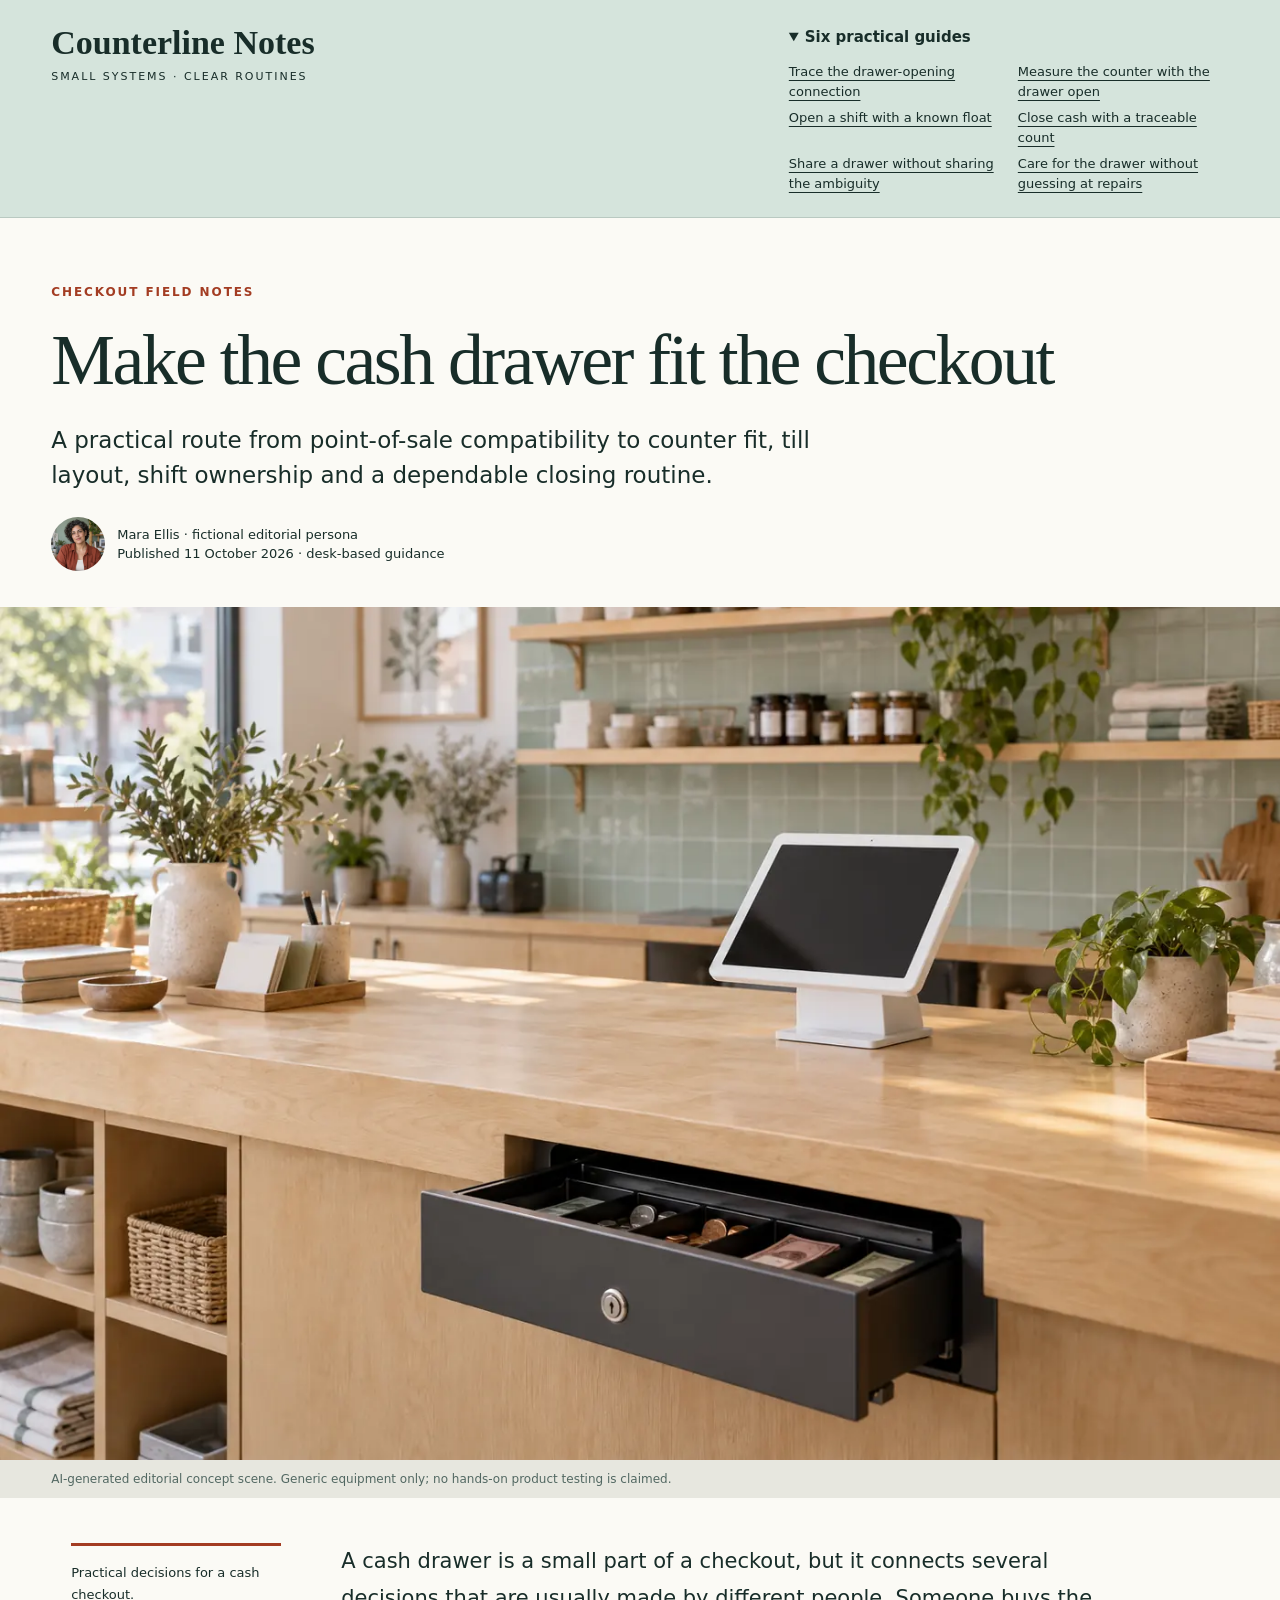
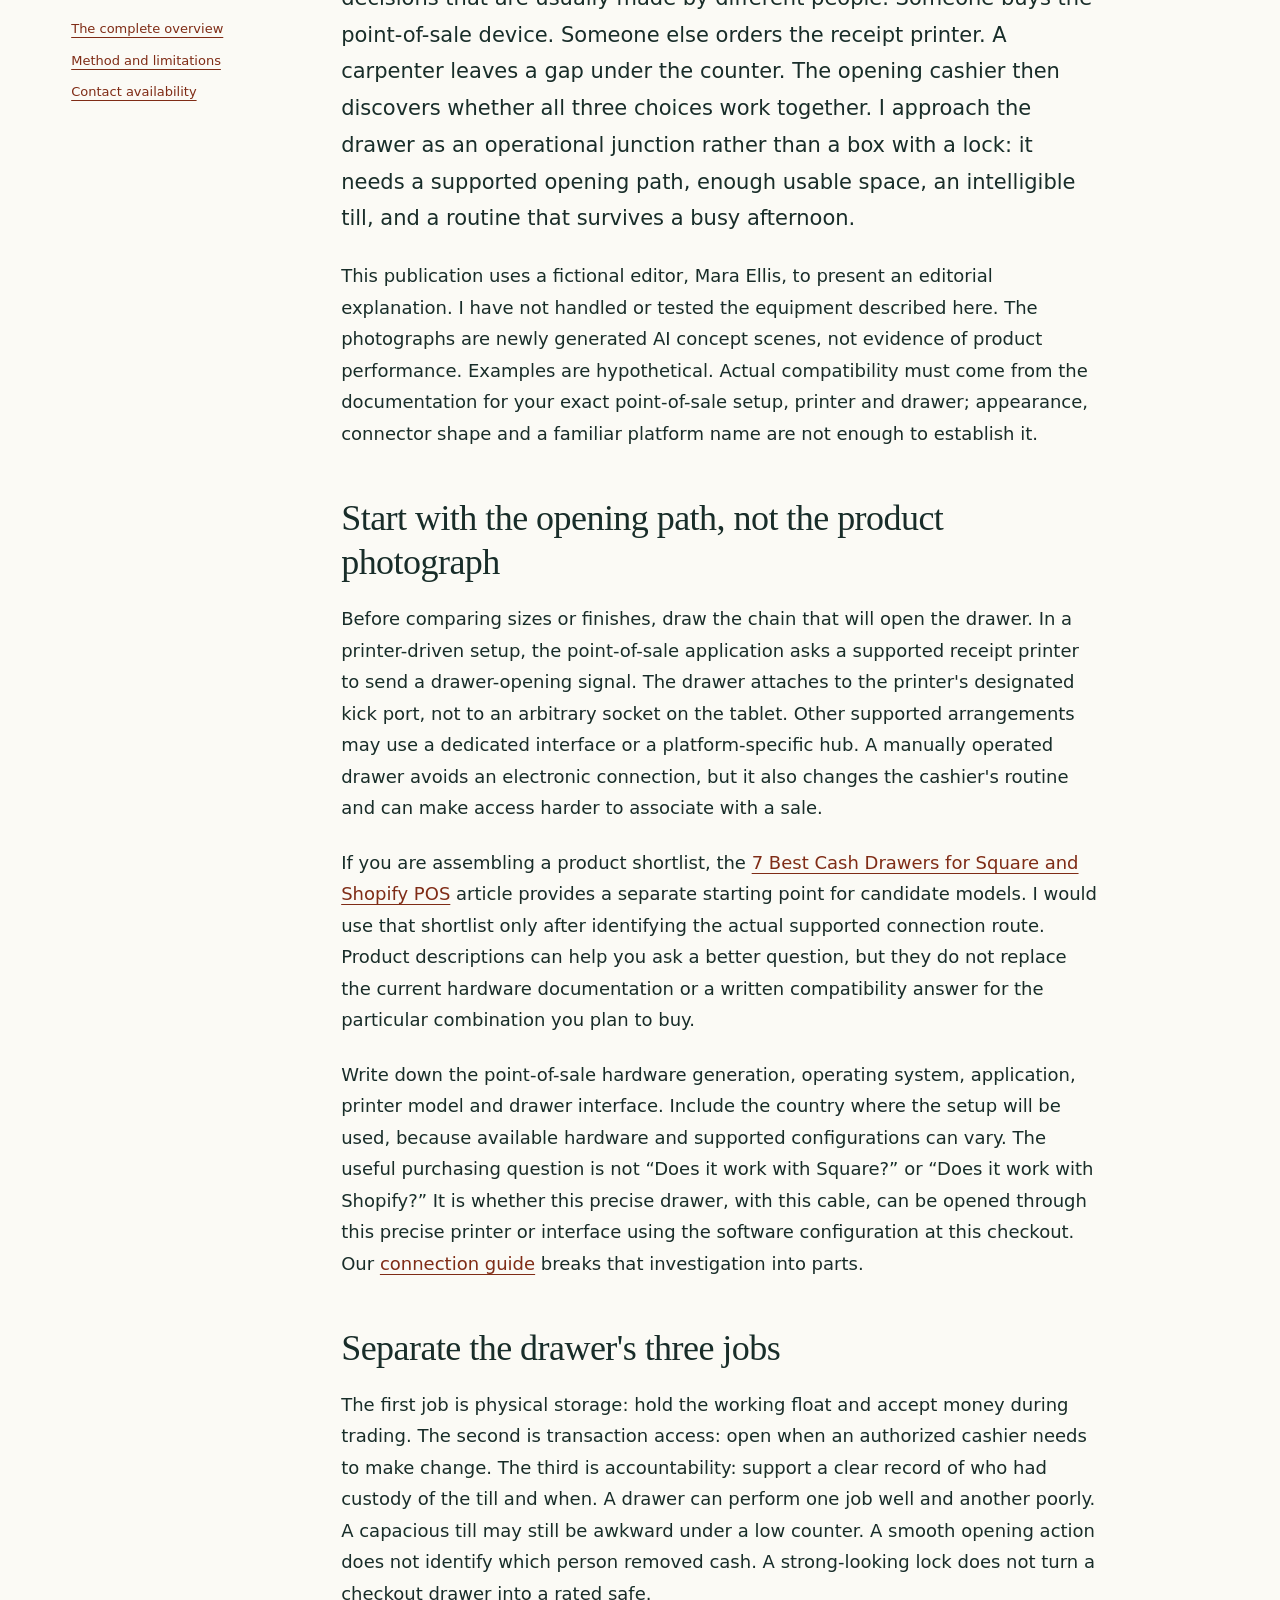
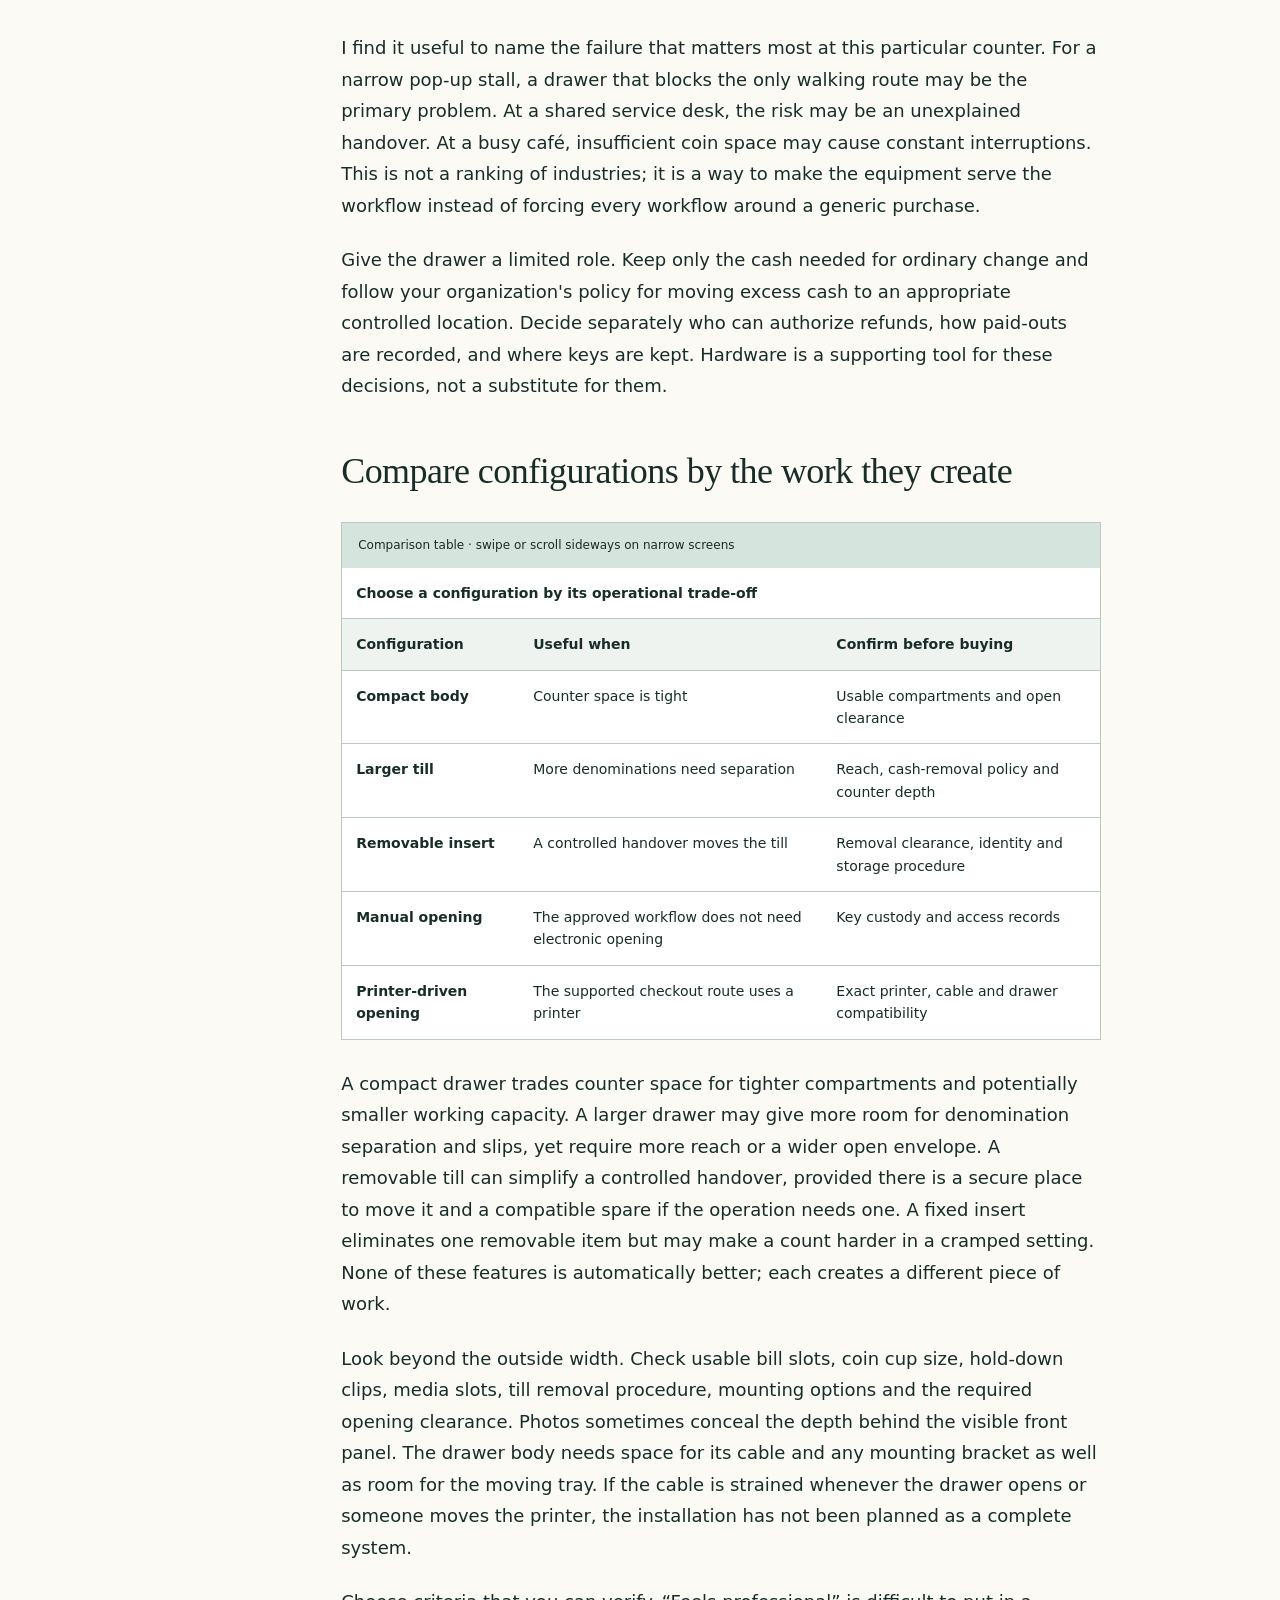
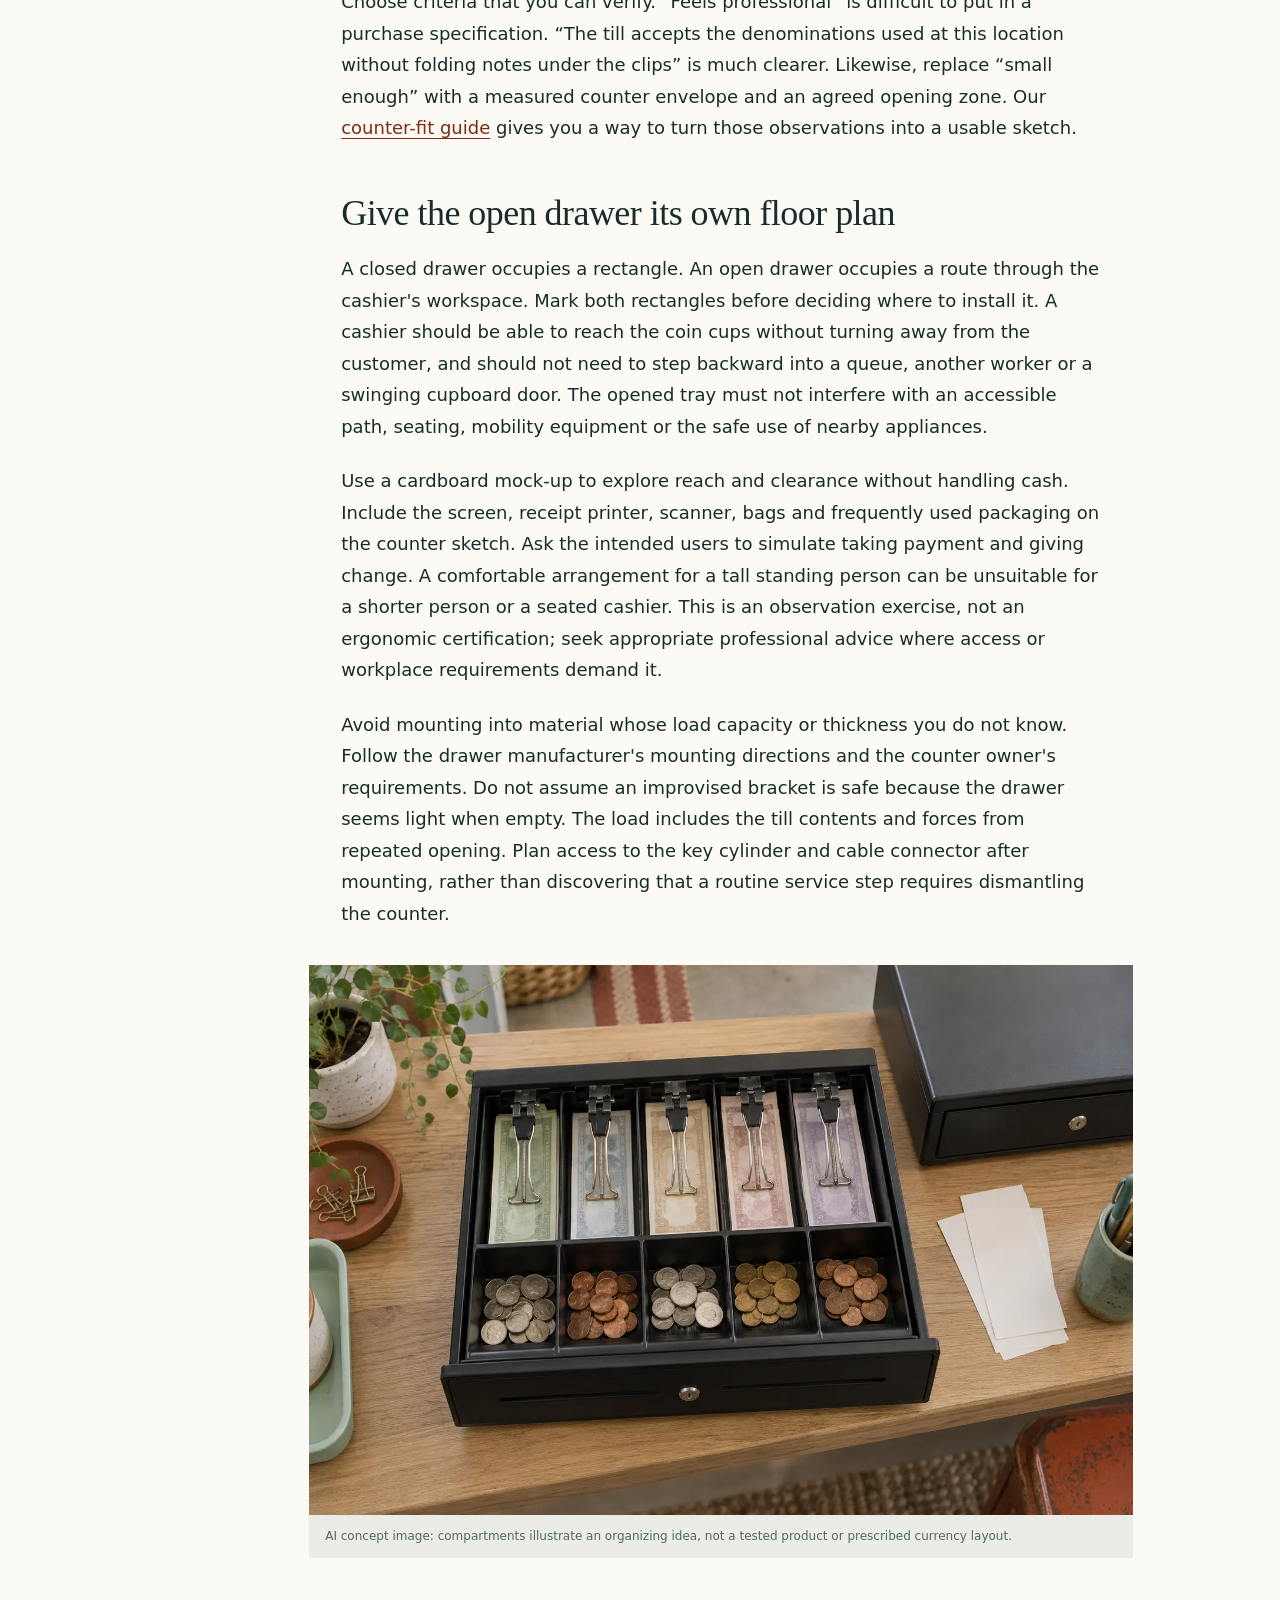
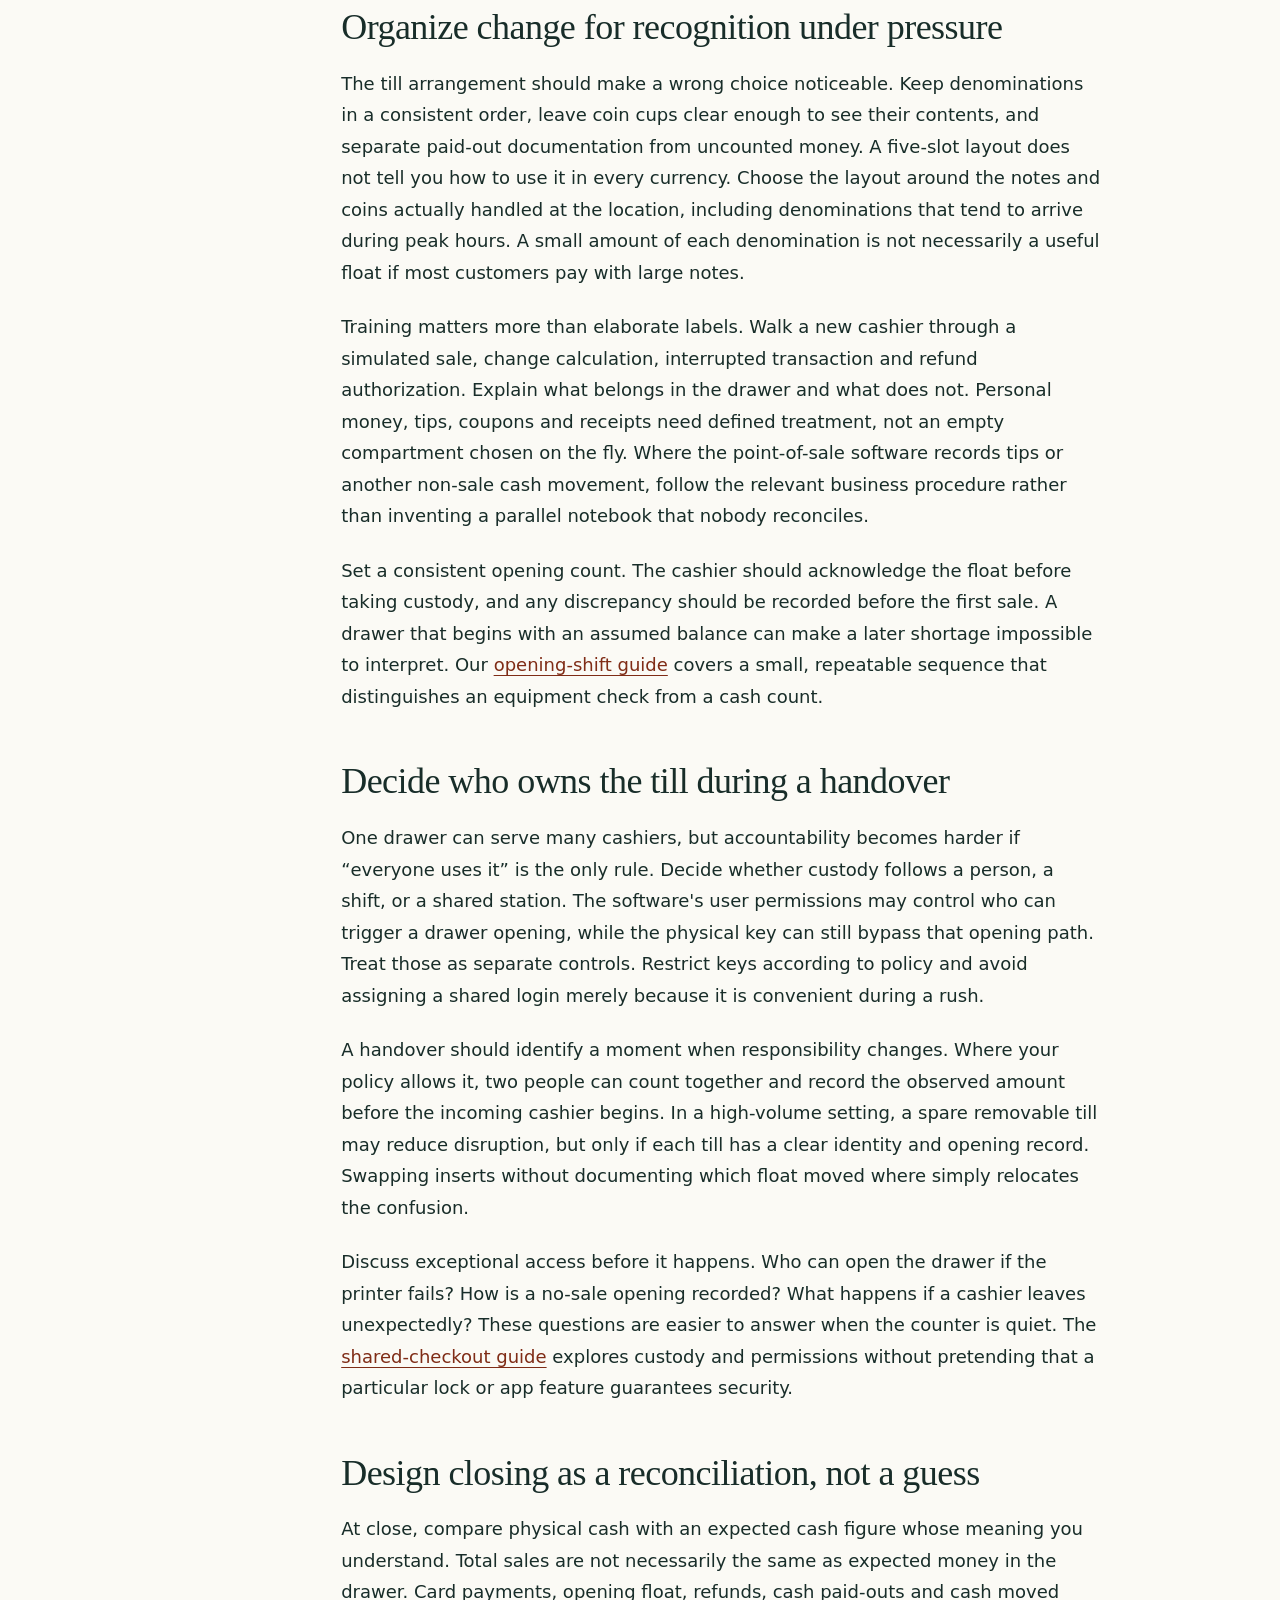
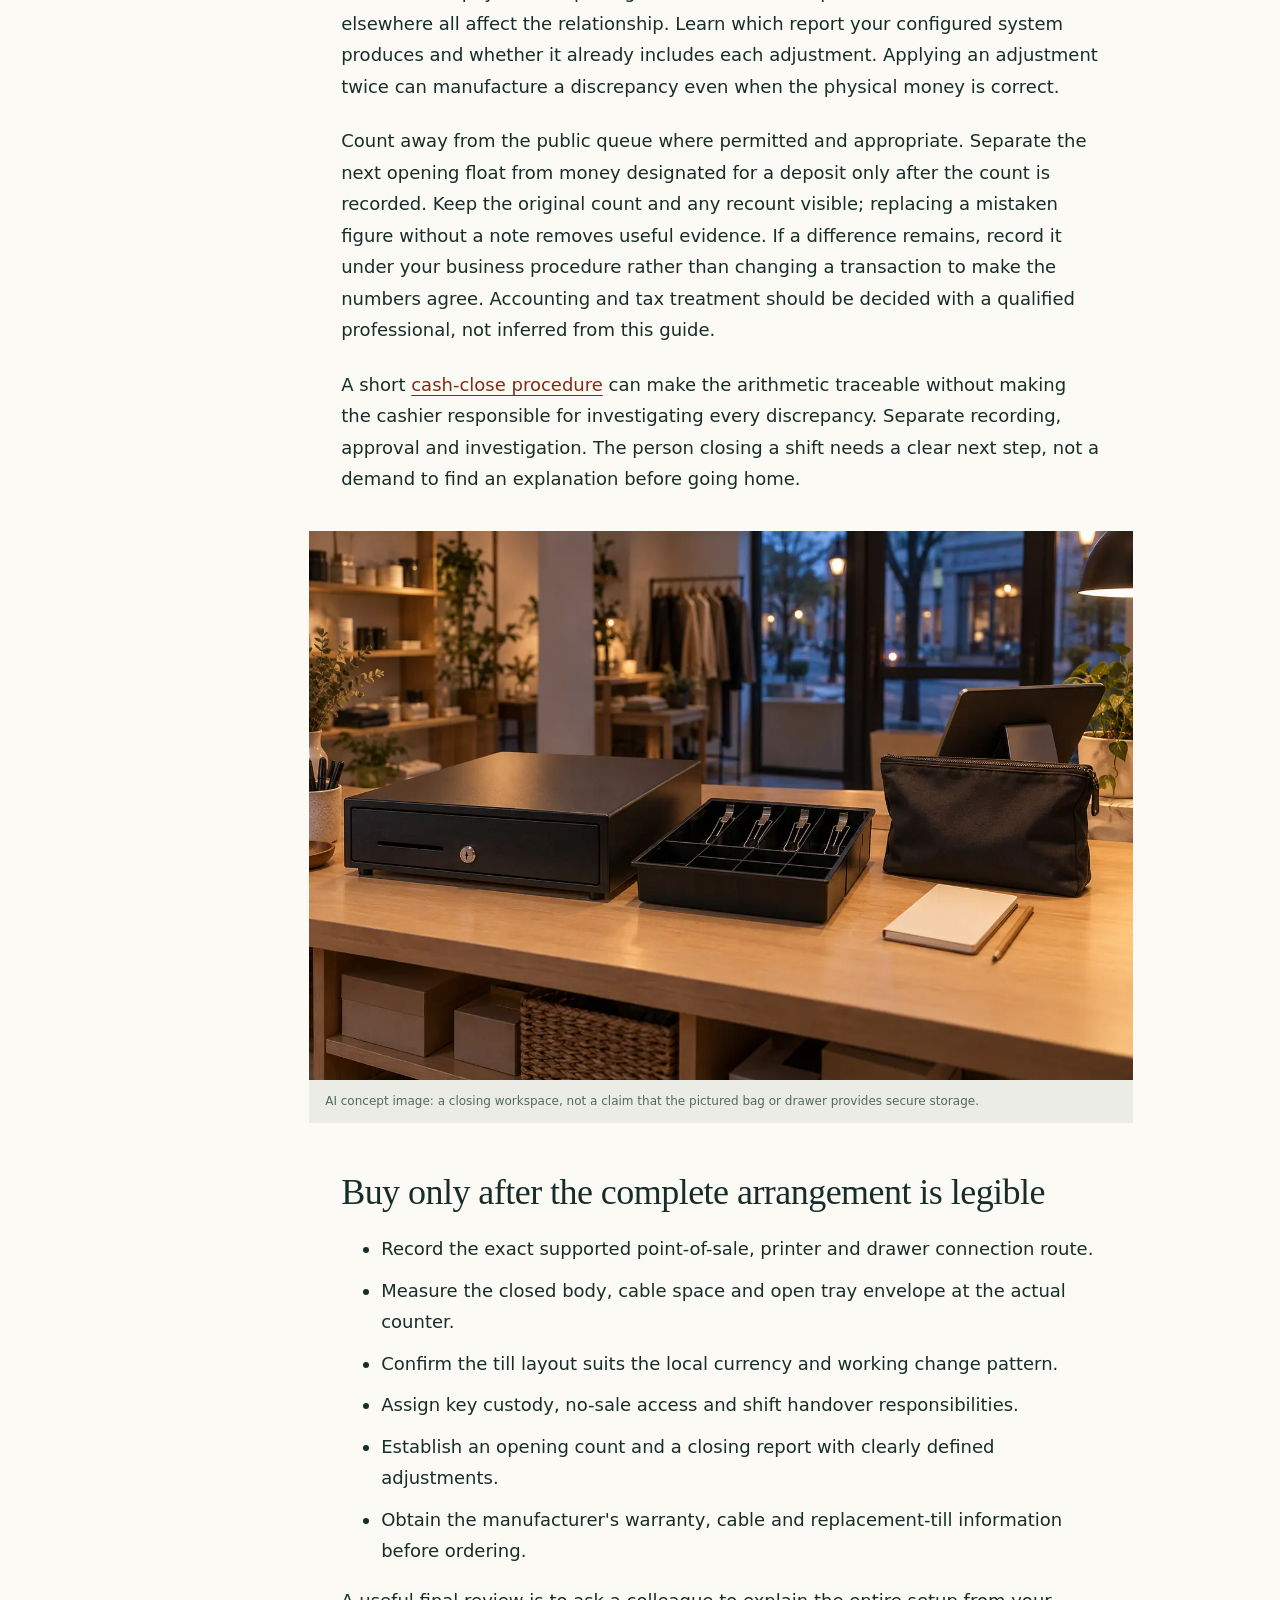
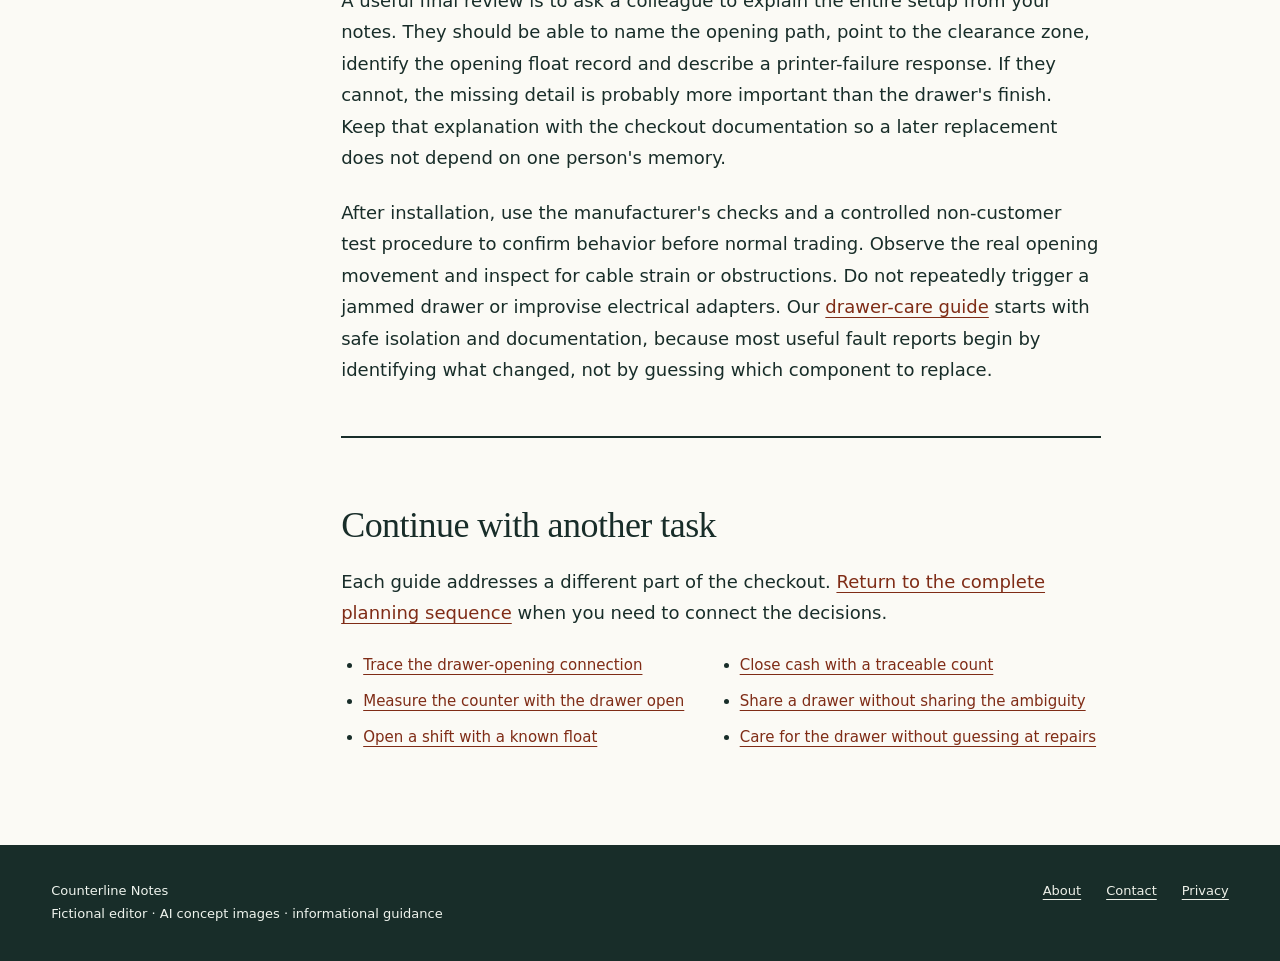
==== docs/index.html @ 52273822 "Publish original Counterline Notes ten-page static source" ====
<!doctype html><html lang="en"><head><meta charset="utf-8"><meta name="viewport" content="width=device-width,initial-scale=1"><meta name="referrer" content="strict-origin-when-cross-origin"><title>Make the cash drawer fit the checkout · Counterline Notes</title><meta name="description" content="A practical route from point-of-sale compatibility to counter fit, till layout, shift ownership and a dependable closing routine."><link rel="canonical" href="https://armaragex.github.io/counterline-cash-drawer-notes-row832/index.html"><meta property="og:title" content="Make the cash drawer fit the checkout"><meta property="og:description" content="A practical route from point-of-sale compatibility to counter fit, till layout, shift ownership and a dependable closing routine."><meta property="og:type" content="article"><meta property="og:url" content="https://armaragex.github.io/counterline-cash-drawer-notes-row832/index.html"><meta property="og:image" content="https://armaragex.github.io/counterline-cash-drawer-notes-row832/assets/counter-workspace.webp"><link rel="icon" href="data:image/svg+xml,%3Csvg xmlns='http://www.w3.org/2000/svg' viewBox='0 0 64 64'%3E%3Crect width='64' height='64' rx='12' fill='%23182d29'/%3E%3Cpath d='M16 18h32v9H25v10h23v9H16z' fill='%23d5e4dc'/%3E%3C/svg%3E"><link rel="stylesheet" href="assets/site.css"><script src="assets/site.js" defer></script><script type="application/ld+json">{"@context": "https://schema.org", "@type": "Article", "headline": "Make the cash drawer fit the checkout", "description": "A practical route from point-of-sale compatibility to counter fit, till layout, shift ownership and a dependable closing routine.", "url": "https://armaragex.github.io/counterline-cash-drawer-notes-row832/index.html", "datePublished": "2026-10-11", "dateModified": "2026-10-11", "inLanguage": "en", "author": {"@type": "Person", "name": "Mara Ellis", "description": "Fictional editorial persona; no hands-on testing claimed."}, "publisher": {"@type": "Organization", "name": "Counterline Notes"}, "mainEntityOfPage": "https://armaragex.github.io/counterline-cash-drawer-notes-row832/index.html"}</script></head><body><a class="skip" href="#main">Skip to article</a><header class="masthead"><a class="brand" href="index.html">Counterline Notes<small>Small systems · clear routines</small></a><div class="site-nav"><details open><summary>Six practical guides</summary><nav class="guide-links" aria-label="Practical guides"><a href="connection-paths.html">Trace the drawer-opening connection</a><a href="counter-fit.html">Measure the counter with the drawer open</a><a href="opening-shift.html">Open a shift with a known float</a><a href="cash-close.html">Close cash with a traceable count</a><a href="shared-checkout.html">Share a drawer without sharing the ambiguity</a><a href="drawer-care.html">Care for the drawer without guessing at repairs</a></nav></details></div></header><main id="main"><div class="page-head"><span class="kicker">Checkout field notes</span><h1>Make the cash drawer fit the checkout</h1><p class="deck">A practical route from point-of-sale compatibility to counter fit, till layout, shift ownership and a dependable closing routine.</p><div class="byline"><img src="assets/mara-ellis-fictional.webp" width="1254" height="1254" alt="AI-generated portrait of Mara Ellis, the fictional editor, with short curly dark hair and a rust-colored shirt." loading="lazy"><span>Mara Ellis · fictional editorial persona<br>Published <time datetime="2026-10-11">11 October 2026</time> · desk-based guidance</span></div></div><figure class="hero"><img src="assets/counter-workspace.webp" alt="AI-generated concept scene of a tablet and open cash drawer beneath a wooden shop counter." width="1400" height="933" loading="eager" decoding="async" fetchpriority="high" ><figcaption>AI-generated editorial concept scene. Generic equipment only; no hands-on product testing is claimed.</figcaption></figure><div class="reading-grid"><aside class="rail" aria-label="Reading context"><p>Practical decisions for a cash checkout.</p><a href="index.html">The complete overview</a><a href="about.html">Method and limitations</a><a href="contact.html">Contact availability</a></aside><article class="article-body"><p>A cash drawer is a small part of a checkout, but it connects several decisions that are usually made by different people. Someone buys the point-of-sale device. Someone else orders the receipt printer. A carpenter leaves a gap under the counter. The opening cashier then discovers whether all three choices work together. I approach the drawer as an operational junction rather than a box with a lock: it needs a supported opening path, enough usable space, an intelligible till, and a routine that survives a busy afternoon.</p>
<p>This publication uses a fictional editor, Mara Ellis, to present an editorial explanation. I have not handled or tested the equipment described here. The photographs are newly generated AI concept scenes, not evidence of product performance. Examples are hypothetical. Actual compatibility must come from the documentation for your exact point-of-sale setup, printer and drawer; appearance, connector shape and a familiar platform name are not enough to establish it.</p>
<h2>Start with the opening path, not the product photograph</h2>
<p>Before comparing sizes or finishes, draw the chain that will open the drawer. In a printer-driven setup, the point-of-sale application asks a supported receipt printer to send a drawer-opening signal. The drawer attaches to the printer's designated kick port, not to an arbitrary socket on the tablet. Other supported arrangements may use a dedicated interface or a platform-specific hub. A manually operated drawer avoids an electronic connection, but it also changes the cashier's routine and can make access harder to associate with a sale.</p>
<p>If you are assembling a product shortlist, the <a href="https://lestallion.com/blogs/product-reviews/best-cash-drawers-for-square-and-shopify-pos">7 Best Cash Drawers for Square and Shopify POS</a> article provides a separate starting point for candidate models. I would use that shortlist only after identifying the actual supported connection route. Product descriptions can help you ask a better question, but they do not replace the current hardware documentation or a written compatibility answer for the particular combination you plan to buy.</p>
<p>Write down the point-of-sale hardware generation, operating system, application, printer model and drawer interface. Include the country where the setup will be used, because available hardware and supported configurations can vary. The useful purchasing question is not “Does it work with Square?” or “Does it work with Shopify?” It is whether this precise drawer, with this cable, can be opened through this precise printer or interface using the software configuration at this checkout. Our <a href="connection-paths.html">connection guide</a> breaks that investigation into parts.</p>
<h2>Separate the drawer's three jobs</h2>
<p>The first job is physical storage: hold the working float and accept money during trading. The second is transaction access: open when an authorized cashier needs to make change. The third is accountability: support a clear record of who had custody of the till and when. A drawer can perform one job well and another poorly. A capacious till may still be awkward under a low counter. A smooth opening action does not identify which person removed cash. A strong-looking lock does not turn a checkout drawer into a rated safe.</p>
<p>I find it useful to name the failure that matters most at this particular counter. For a narrow pop-up stall, a drawer that blocks the only walking route may be the primary problem. At a shared service desk, the risk may be an unexplained handover. At a busy café, insufficient coin space may cause constant interruptions. This is not a ranking of industries; it is a way to make the equipment serve the workflow instead of forcing every workflow around a generic purchase.</p>
<p>Give the drawer a limited role. Keep only the cash needed for ordinary change and follow your organization's policy for moving excess cash to an appropriate controlled location. Decide separately who can authorize refunds, how paid-outs are recorded, and where keys are kept. Hardware is a supporting tool for these decisions, not a substitute for them.</p>
<h2>Compare configurations by the work they create</h2>
<div class="table-wrap" role="region" aria-label="Configuration comparison, scroll horizontally if needed" tabindex="0"><p class="table-hint">Comparison table · swipe or scroll sideways on narrow screens</p><table><caption>Choose a configuration by its operational trade-off</caption><thead><tr><th scope="col">Configuration</th><th scope="col">Useful when</th><th scope="col">Confirm before buying</th></tr></thead><tbody><tr><th scope="row">Compact body</th><td>Counter space is tight</td><td>Usable compartments and open clearance</td></tr><tr><th scope="row">Larger till</th><td>More denominations need separation</td><td>Reach, cash-removal policy and counter depth</td></tr><tr><th scope="row">Removable insert</th><td>A controlled handover moves the till</td><td>Removal clearance, identity and storage procedure</td></tr><tr><th scope="row">Manual opening</th><td>The approved workflow does not need electronic opening</td><td>Key custody and access records</td></tr><tr><th scope="row">Printer-driven opening</th><td>The supported checkout route uses a printer</td><td>Exact printer, cable and drawer compatibility</td></tr></tbody></table></div>
<p>A compact drawer trades counter space for tighter compartments and potentially smaller working capacity. A larger drawer may give more room for denomination separation and slips, yet require more reach or a wider open envelope. A removable till can simplify a controlled handover, provided there is a secure place to move it and a compatible spare if the operation needs one. A fixed insert eliminates one removable item but may make a count harder in a cramped setting. None of these features is automatically better; each creates a different piece of work.</p>
<p>Look beyond the outside width. Check usable bill slots, coin cup size, hold-down clips, media slots, till removal procedure, mounting options and the required opening clearance. Photos sometimes conceal the depth behind the visible front panel. The drawer body needs space for its cable and any mounting bracket as well as room for the moving tray. If the cable is strained whenever the drawer opens or someone moves the printer, the installation has not been planned as a complete system.</p>
<p>Choose criteria that you can verify. “Feels professional” is difficult to put in a purchase specification. “The till accepts the denominations used at this location without folding notes under the clips” is much clearer. Likewise, replace “small enough” with a measured counter envelope and an agreed opening zone. Our <a href="counter-fit.html">counter-fit guide</a> gives you a way to turn those observations into a usable sketch.</p>
<h2>Give the open drawer its own floor plan</h2>
<p>A closed drawer occupies a rectangle. An open drawer occupies a route through the cashier's workspace. Mark both rectangles before deciding where to install it. A cashier should be able to reach the coin cups without turning away from the customer, and should not need to step backward into a queue, another worker or a swinging cupboard door. The opened tray must not interfere with an accessible path, seating, mobility equipment or the safe use of nearby appliances.</p>
<p>Use a cardboard mock-up to explore reach and clearance without handling cash. Include the screen, receipt printer, scanner, bags and frequently used packaging on the counter sketch. Ask the intended users to simulate taking payment and giving change. A comfortable arrangement for a tall standing person can be unsuitable for a shorter person or a seated cashier. This is an observation exercise, not an ergonomic certification; seek appropriate professional advice where access or workplace requirements demand it.</p>
<p>Avoid mounting into material whose load capacity or thickness you do not know. Follow the drawer manufacturer's mounting directions and the counter owner's requirements. Do not assume an improvised bracket is safe because the drawer seems light when empty. The load includes the till contents and forces from repeated opening. Plan access to the key cylinder and cable connector after mounting, rather than discovering that a routine service step requires dismantling the counter.</p>
<figure class="wide-figure"><img src="assets/till-compartments.webp" alt="AI-generated overhead concept scene of an open till with note clips, coin cups and blank slips on a wooden counter." width="1400" height="933" loading="lazy" decoding="async" ><figcaption>AI concept image: compartments illustrate an organizing idea, not a tested product or prescribed currency layout.</figcaption></figure>
<h2>Organize change for recognition under pressure</h2>
<p>The till arrangement should make a wrong choice noticeable. Keep denominations in a consistent order, leave coin cups clear enough to see their contents, and separate paid-out documentation from uncounted money. A five-slot layout does not tell you how to use it in every currency. Choose the layout around the notes and coins actually handled at the location, including denominations that tend to arrive during peak hours. A small amount of each denomination is not necessarily a useful float if most customers pay with large notes.</p>
<p>Training matters more than elaborate labels. Walk a new cashier through a simulated sale, change calculation, interrupted transaction and refund authorization. Explain what belongs in the drawer and what does not. Personal money, tips, coupons and receipts need defined treatment, not an empty compartment chosen on the fly. Where the point-of-sale software records tips or another non-sale cash movement, follow the relevant business procedure rather than inventing a parallel notebook that nobody reconciles.</p>
<p>Set a consistent opening count. The cashier should acknowledge the float before taking custody, and any discrepancy should be recorded before the first sale. A drawer that begins with an assumed balance can make a later shortage impossible to interpret. Our <a href="opening-shift.html">opening-shift guide</a> covers a small, repeatable sequence that distinguishes an equipment check from a cash count.</p>
<h2>Decide who owns the till during a handover</h2>
<p>One drawer can serve many cashiers, but accountability becomes harder if “everyone uses it” is the only rule. Decide whether custody follows a person, a shift, or a shared station. The software's user permissions may control who can trigger a drawer opening, while the physical key can still bypass that opening path. Treat those as separate controls. Restrict keys according to policy and avoid assigning a shared login merely because it is convenient during a rush.</p>
<p>A handover should identify a moment when responsibility changes. Where your policy allows it, two people can count together and record the observed amount before the incoming cashier begins. In a high-volume setting, a spare removable till may reduce disruption, but only if each till has a clear identity and opening record. Swapping inserts without documenting which float moved where simply relocates the confusion.</p>
<p>Discuss exceptional access before it happens. Who can open the drawer if the printer fails? How is a no-sale opening recorded? What happens if a cashier leaves unexpectedly? These questions are easier to answer when the counter is quiet. The <a href="shared-checkout.html">shared-checkout guide</a> explores custody and permissions without pretending that a particular lock or app feature guarantees security.</p>
<h2>Design closing as a reconciliation, not a guess</h2>
<p>At close, compare physical cash with an expected cash figure whose meaning you understand. Total sales are not necessarily the same as expected money in the drawer. Card payments, opening float, refunds, cash paid-outs and cash moved elsewhere all affect the relationship. Learn which report your configured system produces and whether it already includes each adjustment. Applying an adjustment twice can manufacture a discrepancy even when the physical money is correct.</p>
<p>Count away from the public queue where permitted and appropriate. Separate the next opening float from money designated for a deposit only after the count is recorded. Keep the original count and any recount visible; replacing a mistaken figure without a note removes useful evidence. If a difference remains, record it under your business procedure rather than changing a transaction to make the numbers agree. Accounting and tax treatment should be decided with a qualified professional, not inferred from this guide.</p>
<p>A short <a href="cash-close.html">cash-close procedure</a> can make the arithmetic traceable without making the cashier responsible for investigating every discrepancy. Separate recording, approval and investigation. The person closing a shift needs a clear next step, not a demand to find an explanation before going home.</p>
<figure class="wide-figure"><img src="assets/closing-workbench.webp" alt="AI-generated closing-workspace concept scene with a closed drawer, empty till, zip bag and notebook." width="1400" height="933" loading="lazy" decoding="async" ><figcaption>AI concept image: a closing workspace, not a claim that the pictured bag or drawer provides secure storage.</figcaption></figure>
<h2>Buy only after the complete arrangement is legible</h2>
<ul><li>Record the exact supported point-of-sale, printer and drawer connection route.</li><li>Measure the closed body, cable space and open tray envelope at the actual counter.</li><li>Confirm the till layout suits the local currency and working change pattern.</li><li>Assign key custody, no-sale access and shift handover responsibilities.</li><li>Establish an opening count and a closing report with clearly defined adjustments.</li><li>Obtain the manufacturer's warranty, cable and replacement-till information before ordering.</li></ul>
<p>A useful final review is to ask a colleague to explain the entire setup from your notes. They should be able to name the opening path, point to the clearance zone, identify the opening float record and describe a printer-failure response. If they cannot, the missing detail is probably more important than the drawer's finish. Keep that explanation with the checkout documentation so a later replacement does not depend on one person's memory.</p>
<p>After installation, use the manufacturer's checks and a controlled non-customer test procedure to confirm behavior before normal trading. Observe the real opening movement and inspect for cable strain or obstructions. Do not repeatedly trigger a jammed drawer or improvise electrical adapters. Our <a href="drawer-care.html">drawer-care guide</a> starts with safe isolation and documentation, because most useful fault reports begin by identifying what changed, not by guessing which component to replace.</p><section class="next-guides"><h2>Continue with another task</h2><p>Each guide addresses a different part of the checkout. <a href="index.html">Return to the complete planning sequence</a> when you need to connect the decisions.</p><ul><li><a href="connection-paths.html">Trace the drawer-opening connection</a></li><li><a href="counter-fit.html">Measure the counter with the drawer open</a></li><li><a href="opening-shift.html">Open a shift with a known float</a></li><li><a href="cash-close.html">Close cash with a traceable count</a></li><li><a href="shared-checkout.html">Share a drawer without sharing the ambiguity</a></li><li><a href="drawer-care.html">Care for the drawer without guessing at repairs</a></li></ul></section></article></div></main><footer class="site-footer"><div>Counterline Notes<br>Fictional editor · AI concept images · informational guidance</div><nav aria-label="Publication information"><a href="about.html">About</a><a href="contact.html">Contact</a><a href="privacy.html">Privacy</a></nav></footer></body></html>
---- docs/assets/site.css ----
@charset "UTF-8";:root{--ink:#182d29;--muted:#526862;--paper:#fbfaf5;--mint:#d5e4dc;--rust:#a33c22;--line:#b9c9c1}*{box-sizing:border-box}html{scroll-behavior:smooth;scroll-padding-top:2rem}body{margin:0;color:var(--ink);background:var(--paper);font:18px/1.75 system-ui,-apple-system,BlinkMacSystemFont,"Segoe UI",sans-serif}a{color:#7f2c16;text-underline-offset:4px}a:hover{color:#441909}a:focus-visible,summary:focus-visible,button:focus-visible,[tabindex]:focus-visible{outline:3px solid #aa4328;outline-offset:5px}img{display:block;max-width:100%;height:auto}.skip{position:absolute;top:-80px;left:12px;background:white;padding:10px;z-index:9}.skip:focus{top:12px}.masthead{background:var(--mint);border-bottom:1px solid var(--line);padding:24px 4vw;display:flex;align-items:flex-start;justify-content:space-between;gap:22px}.brand{font:bold clamp(25px,3vw,34px)/1.1 Georgia,serif;color:var(--ink);text-decoration:none}.brand small{display:block;font:11px/1.5 system-ui;text-transform:uppercase;letter-spacing:.18em;margin-top:8px}.site-nav{min-width:260px;max-width:440px}summary{cursor:pointer;font-size:15px;font-weight:700}.guide-links{display:grid;grid-template-columns:1fr 1fr;gap:7px 18px;margin-top:12px;font-size:13px;line-height:1.5}.guide-links a{color:var(--ink)}.page-head{max-width:1320px;margin:auto;padding:56px 4vw 36px}.kicker{font-size:12px;letter-spacing:.16em;text-transform:uppercase;color:var(--rust);font-weight:750}.page-head h1{font:normal clamp(37px,5.6vw,78px)/1.08 Georgia,serif;letter-spacing:-.035em;max-width:1080px;margin:16px 0 24px}.deck{max-width:790px;font-size:clamp(18px,2vw,23px);line-height:1.5}.byline{display:flex;align-items:center;gap:12px;font-size:13px;line-height:1.5;margin-top:25px}.byline img{width:54px;height:54px;object-fit:cover;border-radius:50%}.hero{margin:0 0 45px;background:#e7e7df}.hero img{width:100%;height:auto}.hero figcaption{padding:10px 4vw;font-size:12px;line-height:1.5;color:var(--muted)}.reading-grid{max-width:1240px;margin:auto;display:grid;grid-template-columns:210px minmax(0,760px);gap:60px;padding:0 4vw 70px}.rail{font-size:13px;line-height:1.65;border-top:3px solid var(--rust);padding-top:16px}.rail p{margin-top:0}.rail a{display:block;margin:10px 0}.article-body{min-width:0}.article-body>p:first-child{font-size:21px}.article-body h2{font:normal clamp(27px,3vw,36px)/1.22 Georgia,serif;letter-spacing:-.015em;margin:48px 0 18px}.article-body p{margin:0 0 23px}.article-body li{margin-bottom:10px}.wide-figure{margin:36px -32px;background:#ebece5}.wide-figure img{width:100%}figcaption{font-size:12px;line-height:1.6;color:var(--muted);padding:12px 16px}.table-wrap{overflow-x:auto;border:1px solid var(--line);margin:28px 0;background:white}.table-hint{font-size:12px;padding:12px 16px;background:var(--mint);margin:0!important}table{border-collapse:collapse;min-width:640px;width:100%;font-size:14px;line-height:1.6}caption{text-align:left;font-weight:700;padding:14px}th,td{padding:14px;text-align:left;vertical-align:top;border-top:1px solid var(--line)}thead{background:#eff3ef}.next-guides{border-top:2px solid var(--ink);margin-top:50px;padding-top:18px}.next-guides ul{columns:2;padding-left:22px;font-size:15px}.site-footer{background:var(--ink);color:#eef3ed;padding:35px 4vw;font-size:13px;display:flex;gap:30px;justify-content:space-between}.site-footer a{color:#edf0e8}.site-footer nav{display:flex;gap:25px;flex-wrap:wrap}@media(max-width:760px){body{font-size:17px}.masthead{display:block;padding:20px 5vw}.site-nav{min-width:0;max-width:none;margin-top:20px}.guide-links{grid-template-columns:1fr 1fr;font-size:13px}.page-head{padding:36px 5vw 26px}.page-head h1{font-size:42px;max-width:100%}.hero{margin-bottom:32px}.reading-grid{display:block;padding:0 6vw 45px}.rail{margin-bottom:32px;display:flex;flex-wrap:wrap;gap:5px 17px}.rail p{width:100%;margin-bottom:5px}.rail a{margin:0}.article-body>p:first-child{font-size:19px}.wide-figure{margin:30px -6vw}.next-guides ul{columns:1}.site-footer{display:block;padding:30px 6vw}.site-footer nav{margin-top:20px;gap:20px}.byline{font-size:12px}.table-wrap{max-width:100%}}@media(prefers-reduced-motion:reduce){html{scroll-behavior:auto}}
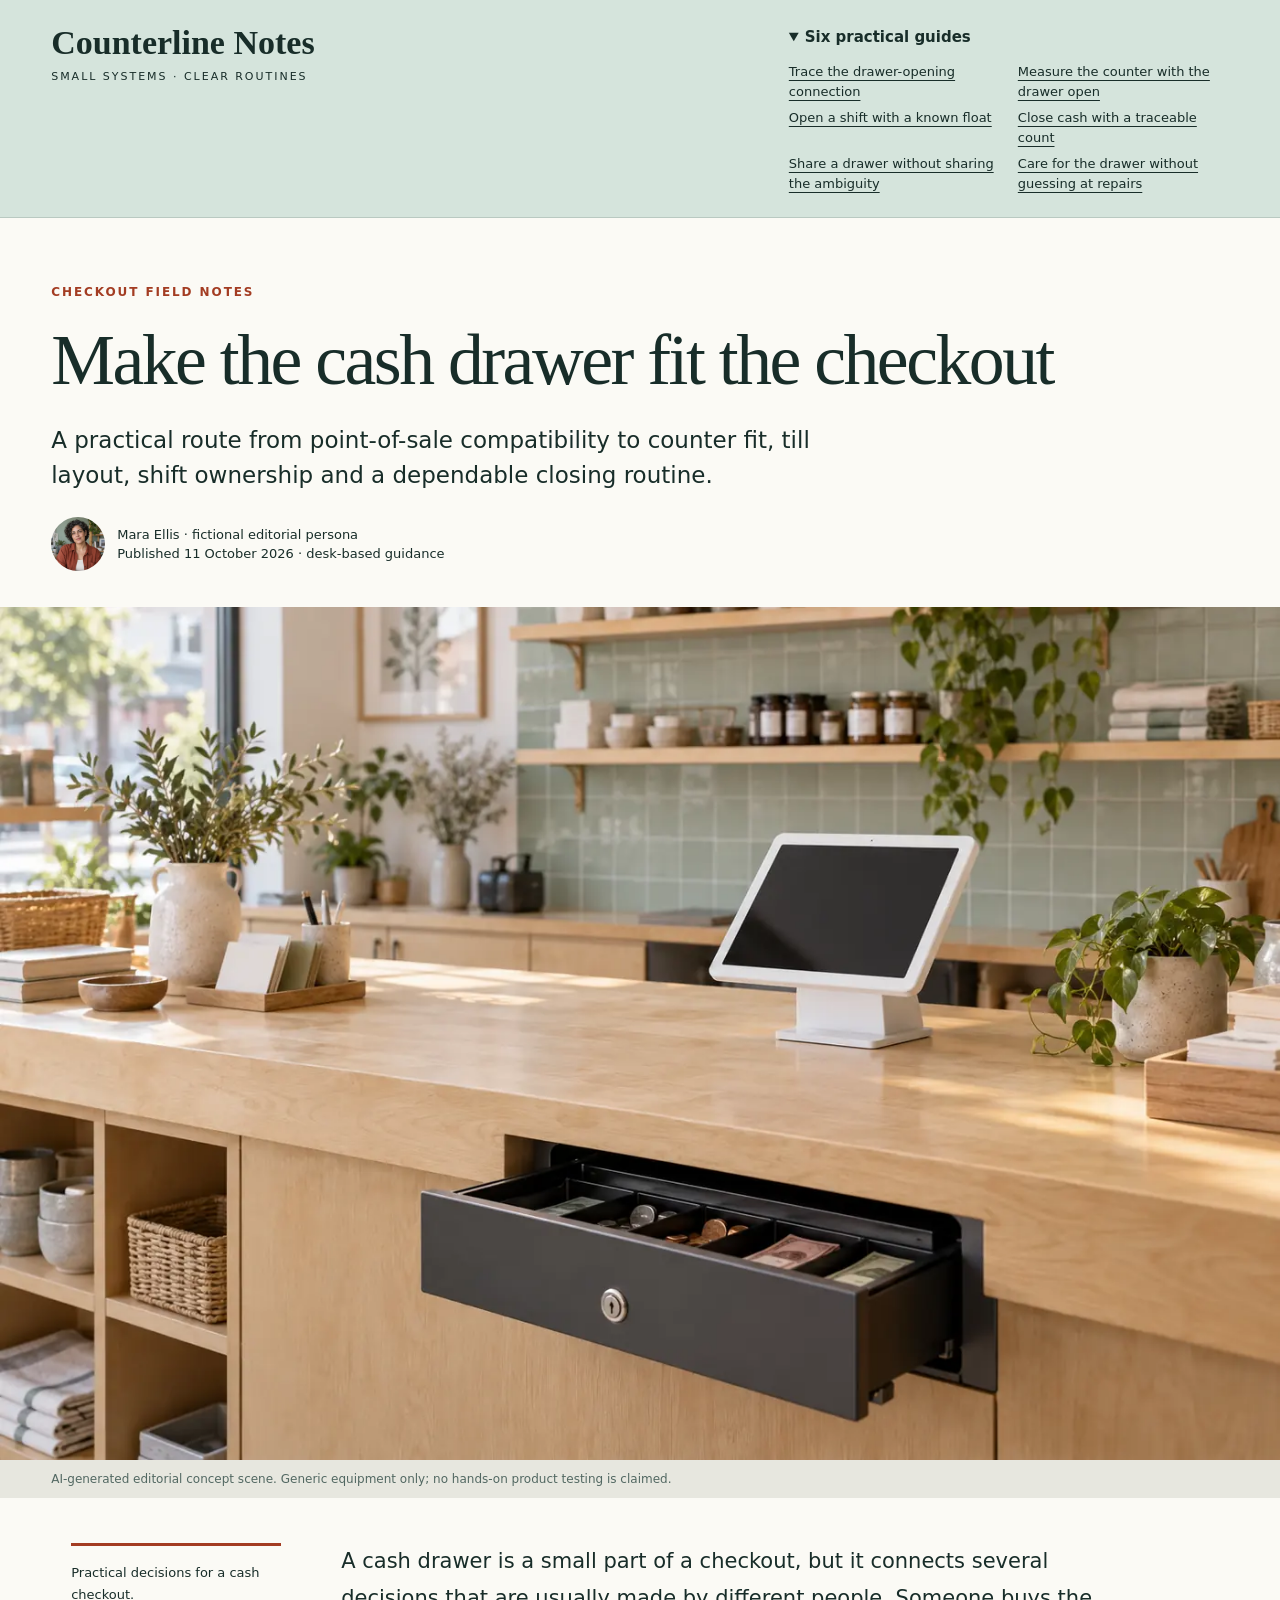
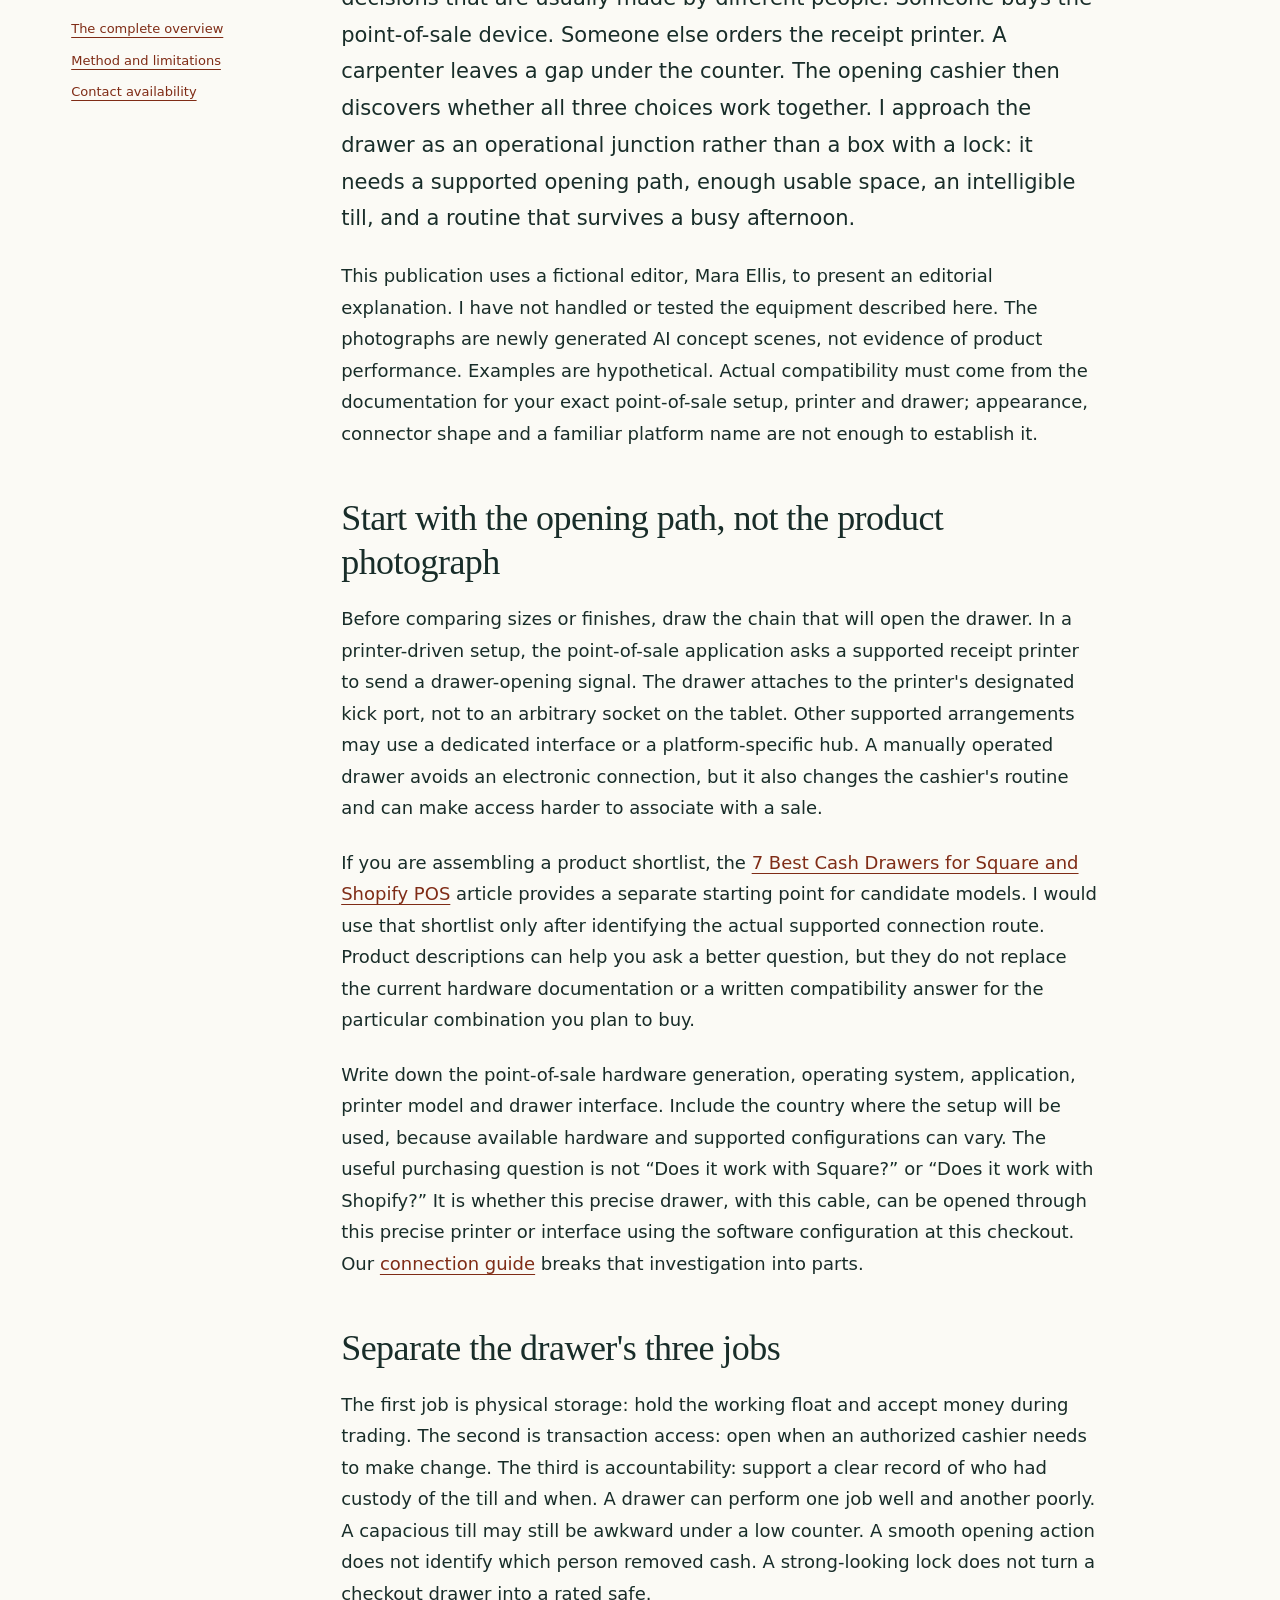
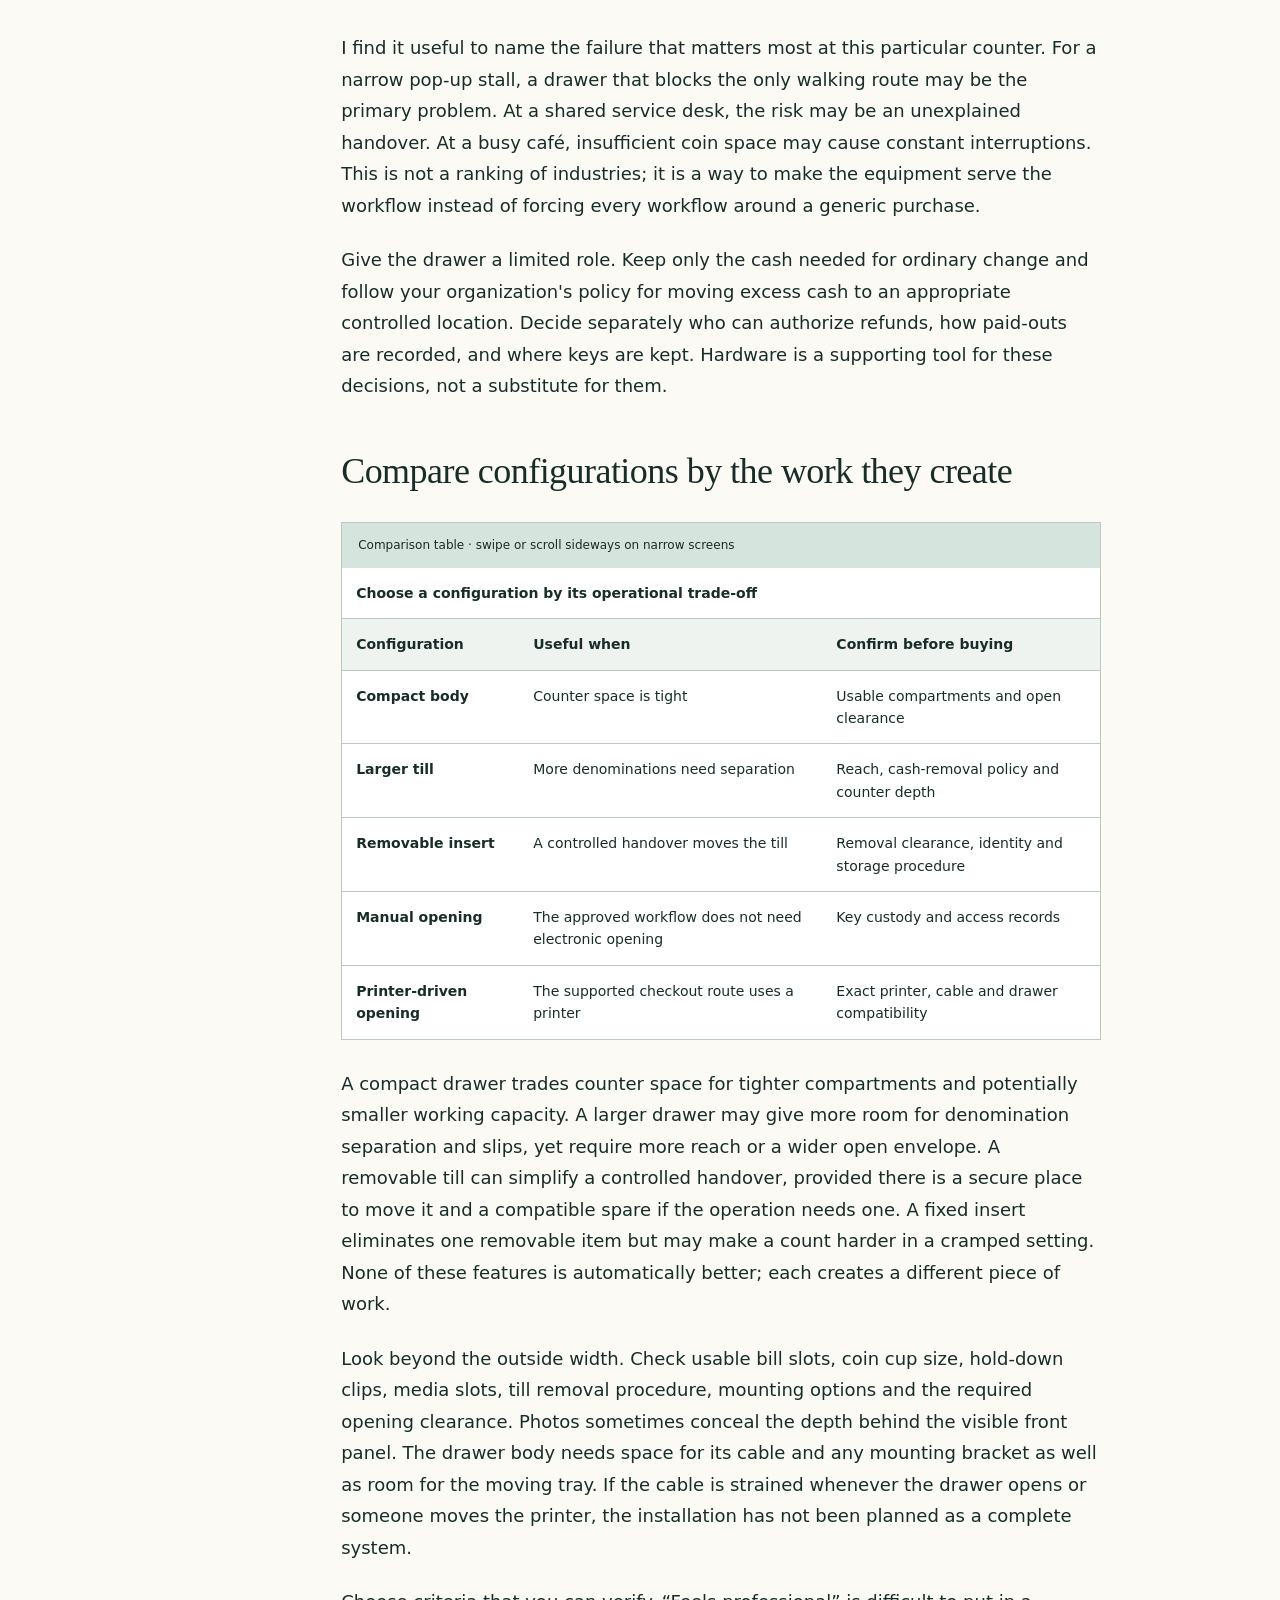
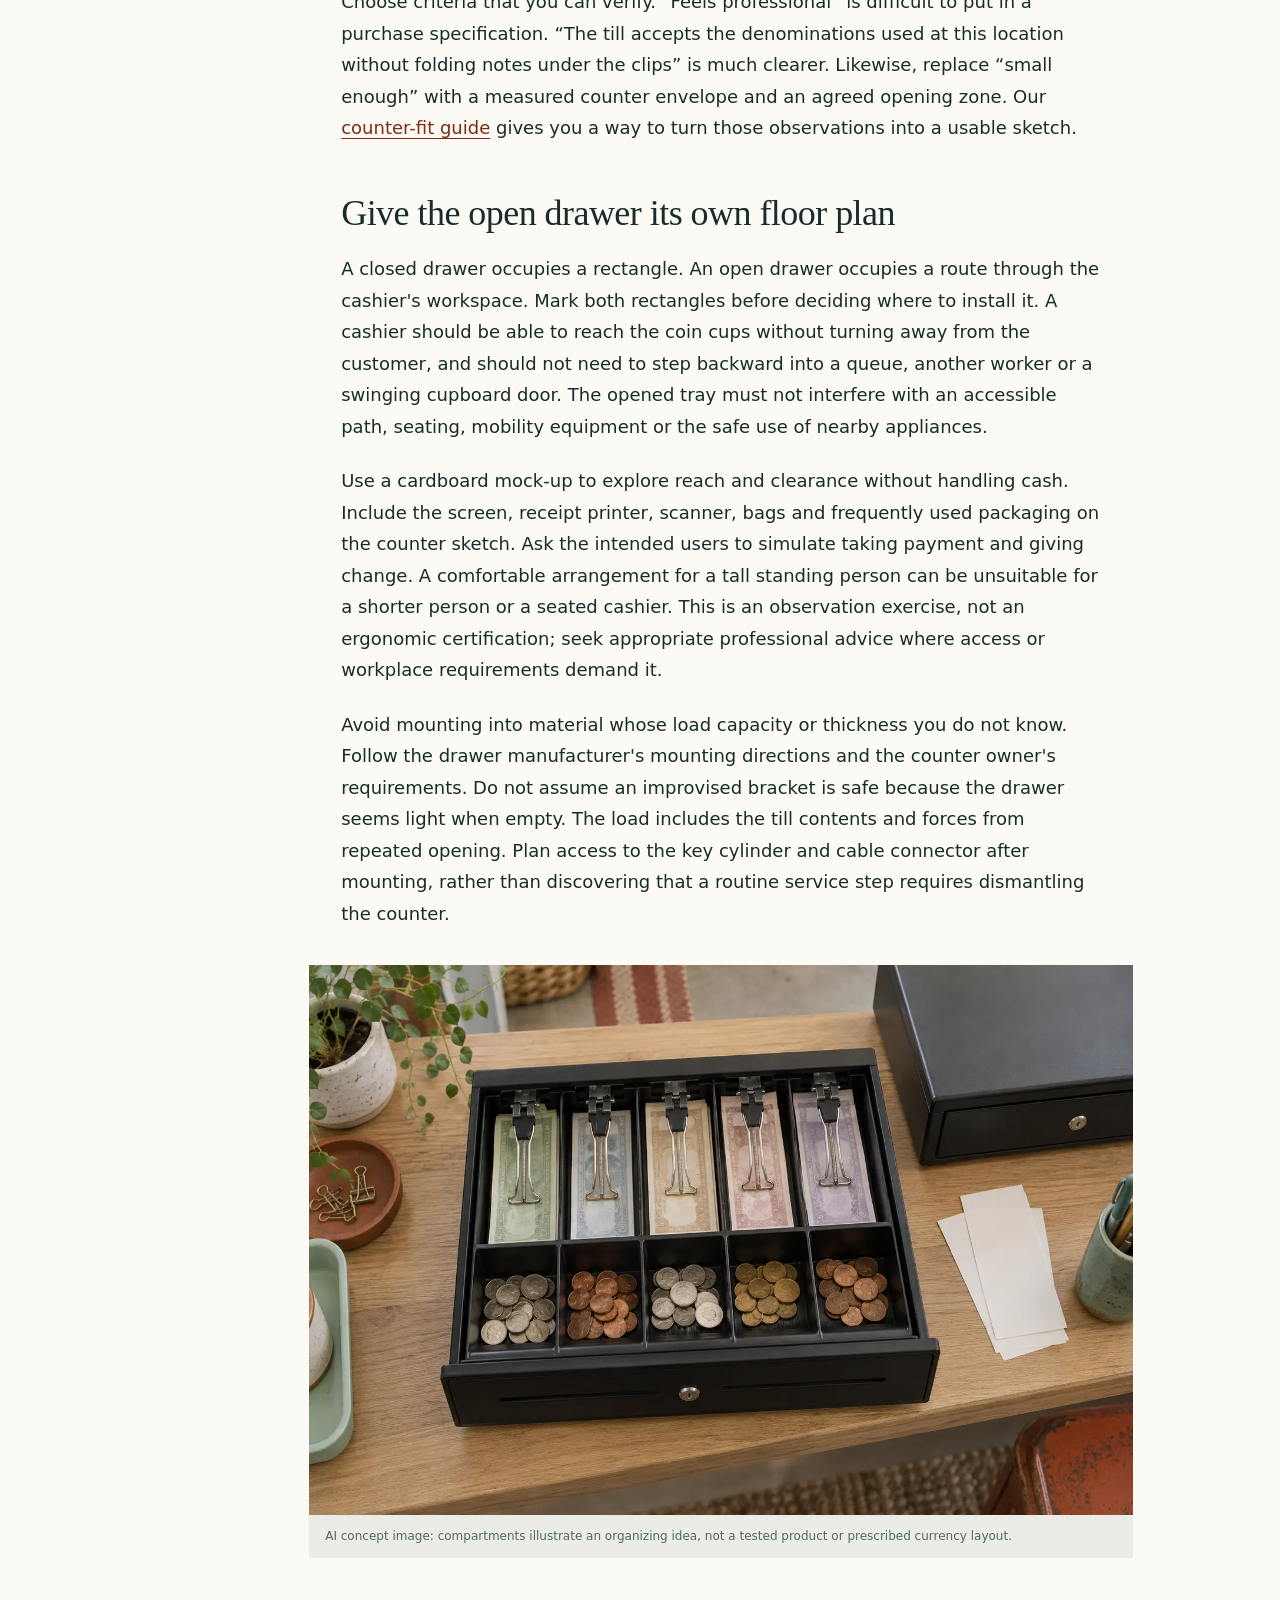
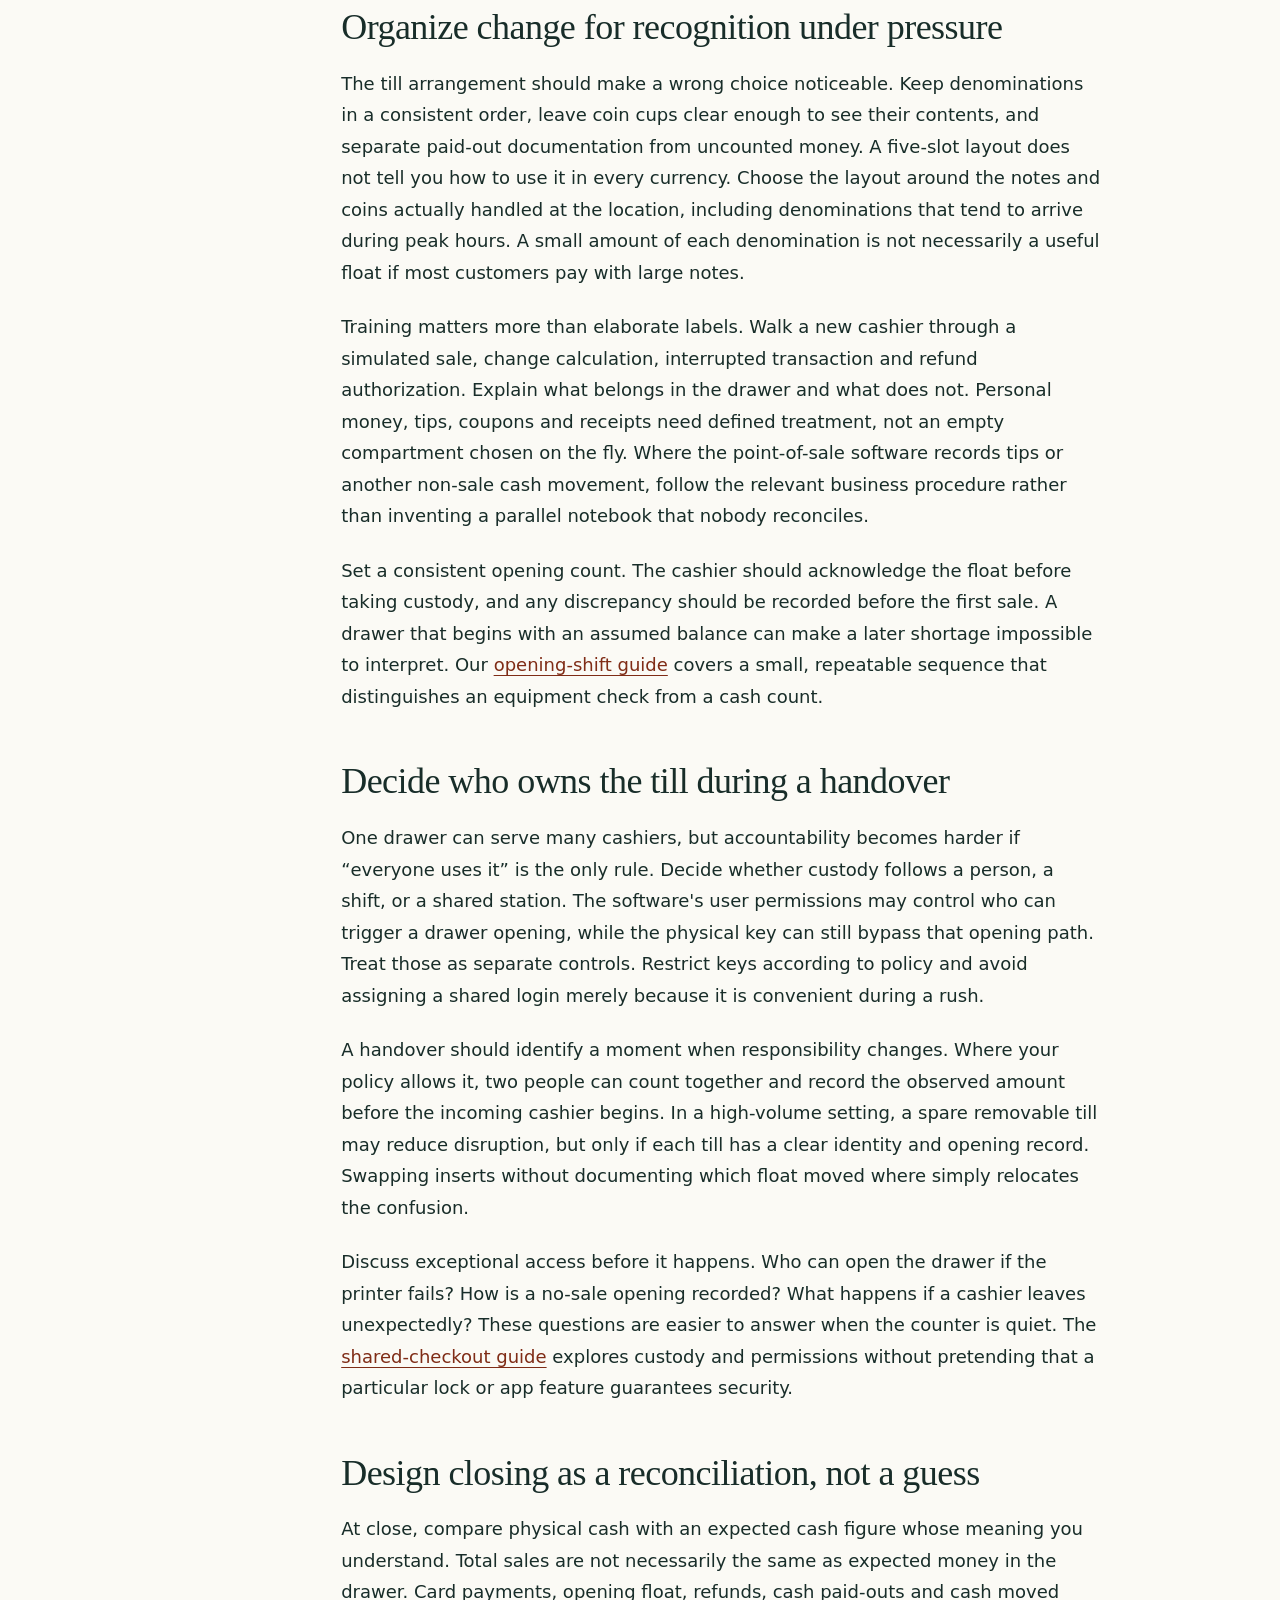
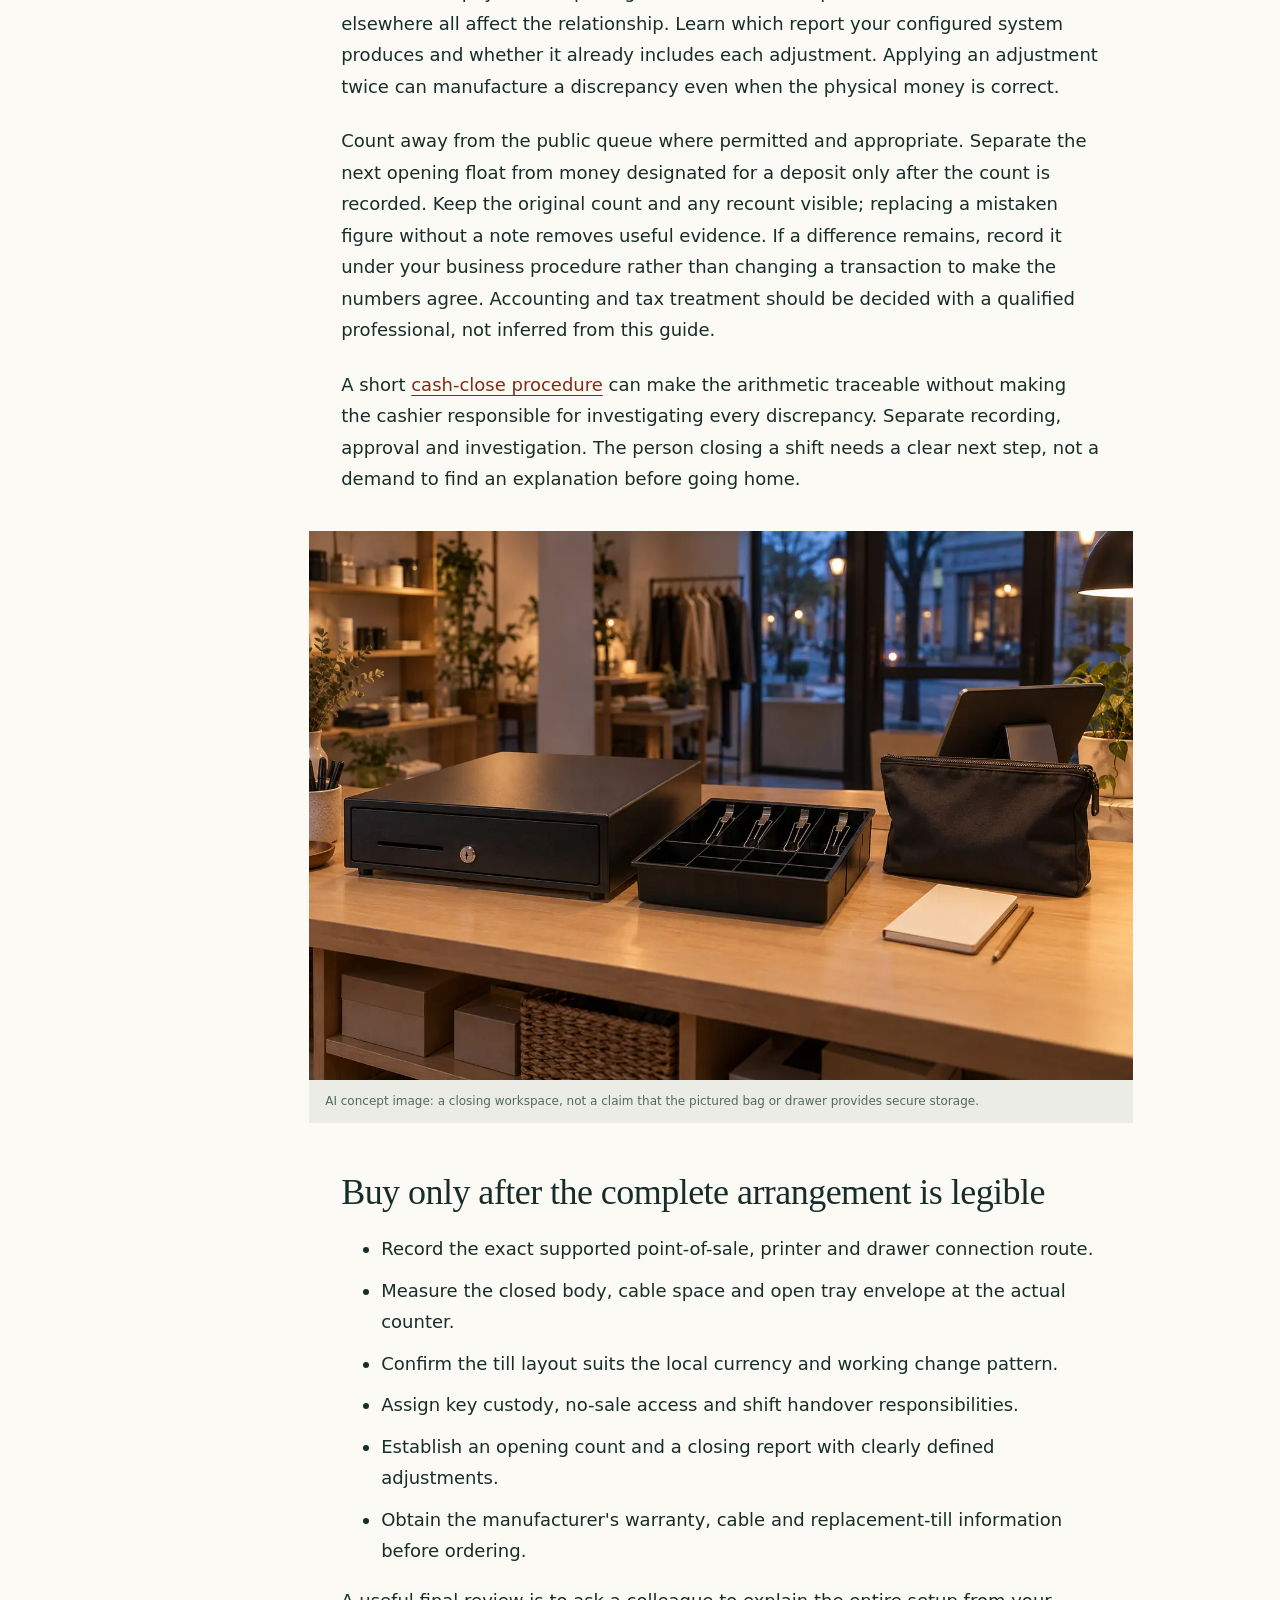
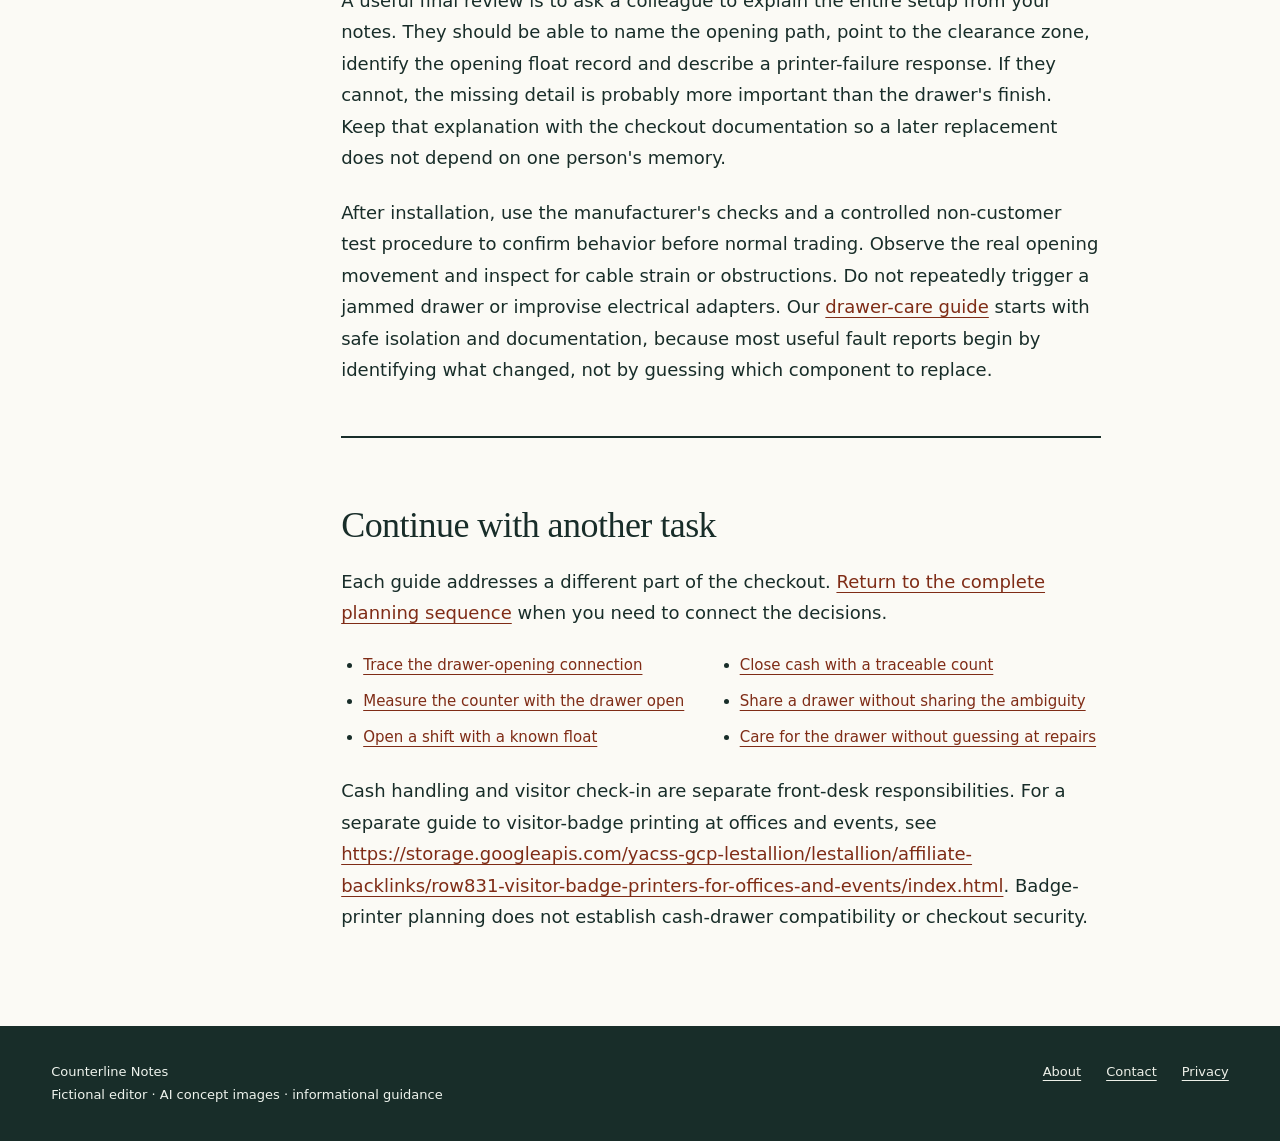
==== commit bf38de00: "Add contextual predecessor resource to Counterline Notes" ====
--- a/docs/index.html
+++ b/docs/index.html
@@ -34,4 +34,5 @@
 <h2>Buy only after the complete arrangement is legible</h2>
 <ul><li>Record the exact supported point-of-sale, printer and drawer connection route.</li><li>Measure the closed body, cable space and open tray envelope at the actual counter.</li><li>Confirm the till layout suits the local currency and working change pattern.</li><li>Assign key custody, no-sale access and shift handover responsibilities.</li><li>Establish an opening count and a closing report with clearly defined adjustments.</li><li>Obtain the manufacturer's warranty, cable and replacement-till information before ordering.</li></ul>
 <p>A useful final review is to ask a colleague to explain the entire setup from your notes. They should be able to name the opening path, point to the clearance zone, identify the opening float record and describe a printer-failure response. If they cannot, the missing detail is probably more important than the drawer's finish. Keep that explanation with the checkout documentation so a later replacement does not depend on one person's memory.</p>
-<p>After installation, use the manufacturer's checks and a controlled non-customer test procedure to confirm behavior before normal trading. Observe the real opening movement and inspect for cable strain or obstructions. Do not repeatedly trigger a jammed drawer or improvise electrical adapters. Our <a href="drawer-care.html">drawer-care guide</a> starts with safe isolation and documentation, because most useful fault reports begin by identifying what changed, not by guessing which component to replace.</p><section class="next-guides"><h2>Continue with another task</h2><p>Each guide addresses a different part of the checkout. <a href="index.html">Return to the complete planning sequence</a> when you need to connect the decisions.</p><ul><li><a href="connection-paths.html">Trace the drawer-opening connection</a></li><li><a href="counter-fit.html">Measure the counter with the drawer open</a></li><li><a href="opening-shift.html">Open a shift with a known float</a></li><li><a href="cash-close.html">Close cash with a traceable count</a></li><li><a href="shared-checkout.html">Share a drawer without sharing the ambiguity</a></li><li><a href="drawer-care.html">Care for the drawer without guessing at repairs</a></li></ul></section></article></div></main><footer class="site-footer"><div>Counterline Notes<br>Fictional editor · AI concept images · informational guidance</div><nav aria-label="Publication information"><a href="about.html">About</a><a href="contact.html">Contact</a><a href="privacy.html">Privacy</a></nav></footer></body></html>
+<p>After installation, use the manufacturer's checks and a controlled non-customer test procedure to confirm behavior before normal trading. Observe the real opening movement and inspect for cable strain or obstructions. Do not repeatedly trigger a jammed drawer or improvise electrical adapters. Our <a href="drawer-care.html">drawer-care guide</a> starts with safe isolation and documentation, because most useful fault reports begin by identifying what changed, not by guessing which component to replace.</p><section class="next-guides"><h2>Continue with another task</h2><p>Each guide addresses a different part of the checkout. <a href="index.html">Return to the complete planning sequence</a> when you need to connect the decisions.</p><ul><li><a href="connection-paths.html">Trace the drawer-opening connection</a></li><li><a href="counter-fit.html">Measure the counter with the drawer open</a></li><li><a href="opening-shift.html">Open a shift with a known float</a></li><li><a href="cash-close.html">Close cash with a traceable count</a></li><li><a href="shared-checkout.html">Share a drawer without sharing the ambiguity</a></li><li><a href="drawer-care.html">Care for the drawer without guessing at repairs</a></li></ul></section><p class="previous-resource-note">Cash handling and visitor check-in are separate front-desk responsibilities. For a separate guide to visitor-badge printing at offices and events, see <a style="overflow-wrap:anywhere;word-break:break-word" href="https://storage.googleapis.com/yacss-gcp-lestallion/lestallion/affiliate-backlinks/row831-visitor-badge-printers-for-offices-and-events/index.html">https://storage.googleapis.com/yacss-gcp-lestallion/lestallion/affiliate-backlinks/row831-visitor-badge-printers-for-offices-and-events/index.html</a>. Badge-printer planning does not establish cash-drawer compatibility or checkout security.</p>
+</article></div></main><footer class="site-footer"><div>Counterline Notes<br>Fictional editor · AI concept images · informational guidance</div><nav aria-label="Publication information"><a href="about.html">About</a><a href="contact.html">Contact</a><a href="privacy.html">Privacy</a></nav></footer></body></html>
